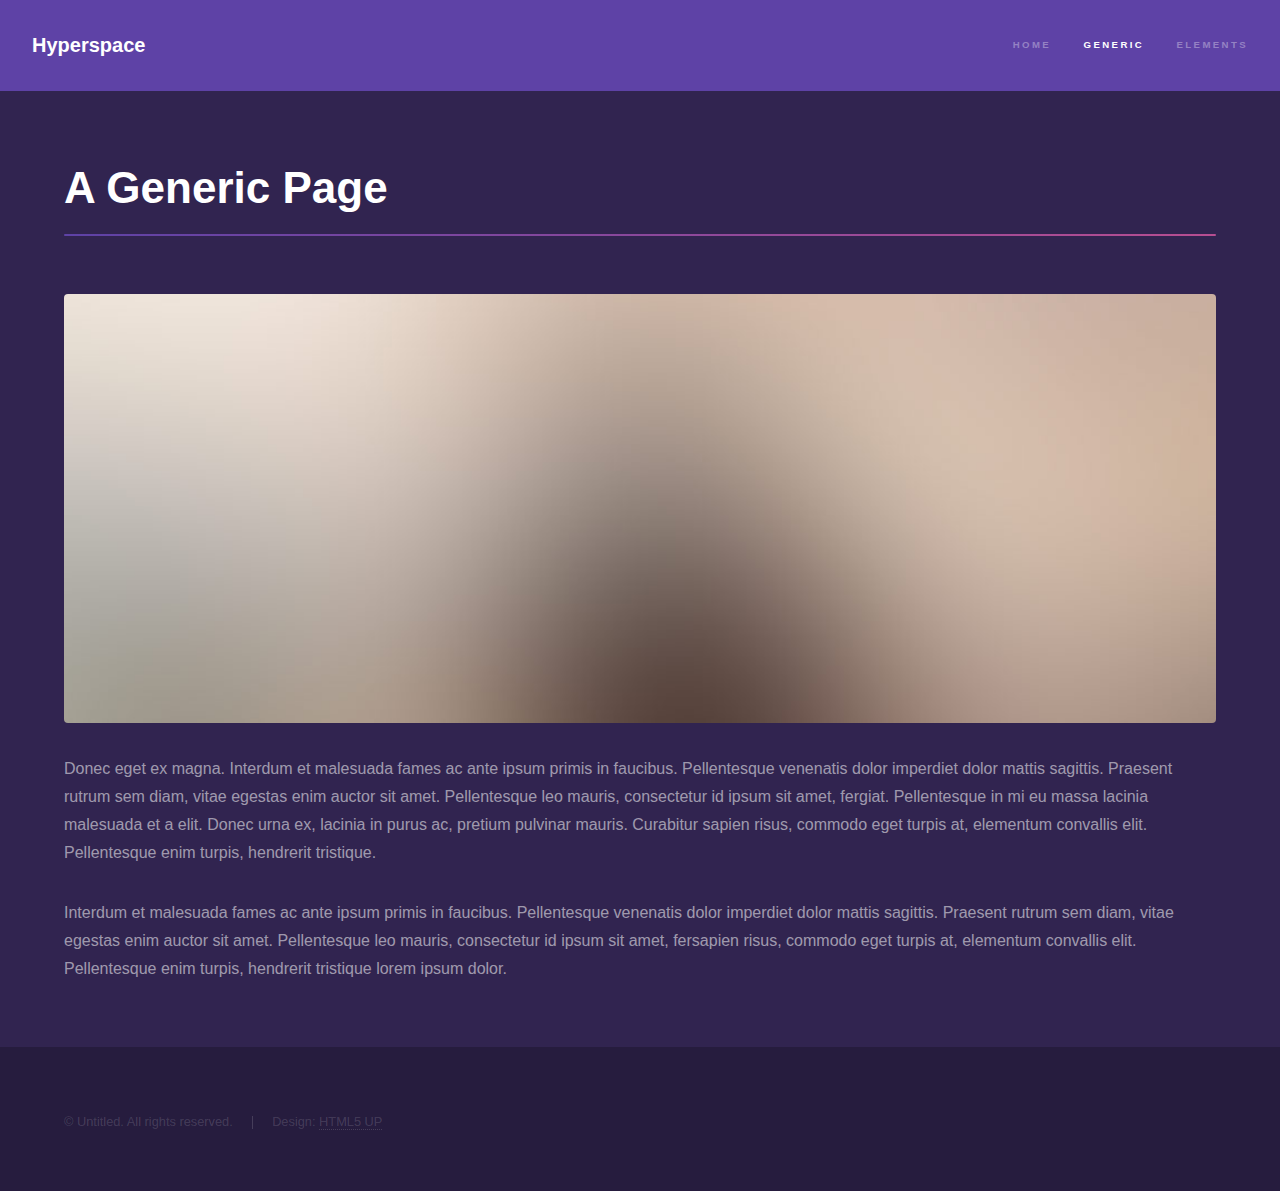
==== fable-fantasy.html @ 425473b8 "added project details" ====
<!DOCTYPE HTML>
<!--
	Hyperspace by HTML5 UP
	html5up.net | @ajlkn
	Free for personal and commercial use under the CCA 3.0 license (html5up.net/license)
-->
<html>
	<head>
		<title>Generic - Hyperspace by HTML5 UP</title>
		<meta charset="utf-8" />
		<meta name="viewport" content="width=device-width, initial-scale=1, user-scalable=no" />
		<link rel="stylesheet" href="assets/css/main.css" />
		<noscript><link rel="stylesheet" href="assets/css/noscript.css" /></noscript>
	</head>
	<body class="is-preload">

		<!-- Header -->
			<header id="header">
				<a href="index.html" class="title">Hyperspace</a>
				<nav>
					<ul>
						<li><a href="index.html">Home</a></li>
						<li><a href="generic.html" class="active">Generic</a></li>
						<li><a href="elements.html">Elements</a></li>
					</ul>
				</nav>
			</header>

		<!-- Wrapper -->
			<div id="wrapper">

				<!-- Main -->
					<section id="main" class="wrapper">
						<div class="inner">
							<h1 class="major">A Generic Page</h1>
							<span class="image fit"><img src="images/pic04.jpg" alt="" /></span>
							<p>Donec eget ex magna. Interdum et malesuada fames ac ante ipsum primis in faucibus. Pellentesque venenatis dolor imperdiet dolor mattis sagittis. Praesent rutrum sem diam, vitae egestas enim auctor sit amet. Pellentesque leo mauris, consectetur id ipsum sit amet, fergiat. Pellentesque in mi eu massa lacinia malesuada et a elit. Donec urna ex, lacinia in purus ac, pretium pulvinar mauris. Curabitur sapien risus, commodo eget turpis at, elementum convallis elit. Pellentesque enim turpis, hendrerit tristique.</p>
							<p>Interdum et malesuada fames ac ante ipsum primis in faucibus. Pellentesque venenatis dolor imperdiet dolor mattis sagittis. Praesent rutrum sem diam, vitae egestas enim auctor sit amet. Pellentesque leo mauris, consectetur id ipsum sit amet, fersapien risus, commodo eget turpis at, elementum convallis elit. Pellentesque enim turpis, hendrerit tristique lorem ipsum dolor.</p>
						</div>
					</section>

			</div>

		<!-- Footer -->
			<footer id="footer" class="wrapper alt">
				<div class="inner">
					<ul class="menu">
						<li>&copy; Untitled. All rights reserved.</li><li>Design: <a href="http://html5up.net">HTML5 UP</a></li>
					</ul>
				</div>
			</footer>

		<!-- Scripts -->
			<script src="assets/js/jquery.min.js"></script>
			<script src="assets/js/jquery.scrollex.min.js"></script>
			<script src="assets/js/jquery.scrolly.min.js"></script>
			<script src="assets/js/browser.min.js"></script>
			<script src="assets/js/breakpoints.min.js"></script>
			<script src="assets/js/util.js"></script>
			<script src="assets/js/main.js"></script>

	</body>
</html>
---- assets/css/main.css ----
@import url(fontawesome-all.min.css);

/*
	Hyperspace by HTML5 UP
	html5up.net | @ajlkn
	Free for personal and commercial use under the CCA 3.0 license (html5up.net/license)
*/

html, body, div, span, applet, object,
iframe, h1, h2, h3, h4, h5, h6, p, blockquote,
pre, a, abbr, acronym, address, big, cite,
code, del, dfn, em, img, ins, kbd, q, s, samp,
small, strike, strong, sub, sup, tt, var, b,
u, i, center, dl, dt, dd, ol, ul, li, fieldset,
form, label, legend, table, caption, tbody,
tfoot, thead, tr, th, td, article, aside,
canvas, details, embed, figure, figcaption,
footer, header, hgroup, menu, nav, output, ruby,
section, summary, time, mark, audio, video {
	margin: 0;
	padding: 0;
	border: 0;
	font-size: 100%;
	font: inherit;
	vertical-align: baseline;}

article, aside, details, figcaption, figure,
footer, header, hgroup, menu, nav, section {
	display: block;}

body {
	line-height: 1;
}

ol, ul {
	list-style: none;
}

blockquote, q {
	quotes: none;
}

	blockquote:before, blockquote:after, q:before, q:after {
		content: '';
		content: none;
	}

table {
	border-collapse: collapse;
	border-spacing: 0;
}

body {
	-webkit-text-size-adjust: none;
}

mark {
	background-color: transparent;
	color: inherit;
}

input::-moz-focus-inner {
	border: 0;
	padding: 0;
}

input, select, textarea {
	-moz-appearance: none;
	-webkit-appearance: none;
	-ms-appearance: none;
	appearance: none;
}

/* Basic */

	@-ms-viewport {
		width: device-width;
	}

	body {
		-ms-overflow-style: scrollbar;
	}

	@media screen and (max-width: 480px) {

		html, body {
			min-width: 320px;
		}

	}

	html {
		box-sizing: border-box;
	}

	*, *:before, *:after {
		box-sizing: inherit;
	}

	body {
		background: #312450;
	}

		body.is-preload *, body.is-preload *:before, body.is-preload *:after {
			-moz-animation: none !important;
			-webkit-animation: none !important;
			-ms-animation: none !important;
			animation: none !important;
			-moz-transition: none !important;
			-webkit-transition: none !important;
			-ms-transition: none !important;
			transition: none !important;
		}

/* Type */

	body, input, select, textarea {
		color: rgba(255, 255, 255, 0.55);
		font-family: Arial, Helvetica, sans-serif;
		font-size: 16.5pt;
		font-weight: normal;
		line-height: 1.75;
	}

		@media screen and (max-width: 1680px) {

			body, input, select, textarea {
				font-size: 13pt;
			}

		}

		@media screen and (max-width: 1280px) {

			body, input, select, textarea {
				font-size: 12pt;
			}

		}

		@media screen and (max-width: 360px) {

			body, input, select, textarea {
				font-size: 11pt;
			}

		}

	a {
		-moz-transition: color 0.2s ease, border-bottom-color 0.2s ease;
		-webkit-transition: color 0.2s ease, border-bottom-color 0.2s ease;
		-ms-transition: color 0.2s ease, border-bottom-color 0.2s ease;
		transition: color 0.2s ease, border-bottom-color 0.2s ease;
		border-bottom: dotted 1px rgba(255, 255, 255, 0.35);
		color: inherit;
		text-decoration: none;
	}

		a:hover {
			border-bottom-color: transparent;
			color: #ffffff;
		}

	strong, b {
		color: #ffffff;
		font-weight: bold;
	}

	em, i {
		font-style: italic;
	}

	p {
		margin: 0 0 2em 0;
        font-family: "Century Gothic", CenturyGothic, AppleGothic, sans-serif;
	}

	h1, h2, h3, h4, h5, h6 {
		color: #ffffff;
		font-weight: bold;
		line-height: 1.5;
		margin: 0 0 0.5em 0;
        font-family: "Century Gothic", CenturyGothic, AppleGothic, sans-serif;
	}

		h1 a, h2 a, h3 a, h4 a, h5 a, h6 a {
			color: inherit;
			text-decoration: none;
		}

	h1 {
		font-size: 2.75em;
	}

		h1.major {
			margin: 0 0 1.3em 0;
			position: relative;
			padding-bottom: 0.35em;
		}

			h1.major:after {
				background-image: -moz-linear-gradient(to right, #5e42a6, #b74e91);
				background-image: -webkit-linear-gradient(to right, #5e42a6, #b74e91);
				background-image: -ms-linear-gradient(to right, #5e42a6, #b74e91);
				background-image: linear-gradient(to right, #5e42a6, #b74e91);
				-moz-transition: max-width 0.2s ease;
				-webkit-transition: max-width 0.2s ease;
				-ms-transition: max-width 0.2s ease;
				transition: max-width 0.2s ease;
				border-radius: 0.2em;
				bottom: 0;
				content: '';
				height: 0.05em;
				position: absolute;
				right: 0;
				width: 100%;
			}

	h2 {
		font-size: 1.75em;
	}

	h3 {
		font-size: 1.1em;
	}

	h4 {
		font-size: 1em;
	}

	h5 {
		font-size: 0.8em;
	}

	h6 {
		font-size: 0.6em;
	}

	@media screen and (max-width: 736px) {

		h1 {
			font-size: 2em;
		}

		h2 {
			font-size: 1.25em;
		}

		h3 {
			font-size: 1em;
		}

		h4 {
			font-size: 0.8em;
		}

		h5 {
			font-size: 0.6em;
		}

		h6 {
			font-size: 0.6em;
		}

	}

	sub {
		font-size: 0.8em;
		position: relative;
		top: 0.5em;
	}

	sup {
		font-size: 0.8em;
		position: relative;
		top: -0.5em;
	}

	blockquote {
		border-left: solid 4px rgba(255, 255, 255, 0.15);
		font-style: italic;
		margin: 0 0 2em 0;
		padding: 0.5em 0 0.5em 2em;
	}

	code {
		background: rgba(255, 255, 255, 0.05);
		border-radius: 0.25em;
		border: solid 1px rgba(255, 255, 255, 0.15);
		font-family: "Courier New", monospace;
		font-size: 0.9em;
		margin: 0 0.25em;
		padding: 0.25em 0.65em;
	}

	pre {
		-webkit-overflow-scrolling: touch;
		font-family: "Courier New", monospace;
		font-size: 0.9em;
		margin: 0 0 2em 0;
	}

		pre code {
			display: block;
			line-height: 1.75em;
			padding: 1em 1.5em;
			overflow-x: auto;
		}

	hr {
		border: 0;
		border-bottom: solid 1px rgba(255, 255, 255, 0.15);
		margin: 2em 0;
	}

		hr.major {
			margin: 3em 0;
		}

	.align-left {
		text-align: left;
	}

	.align-center {
		text-align: center;
	}

	.align-right {
		text-align: right;
	}

/* Row */

	.row {
		display: flex;
		flex-wrap: wrap;
		box-sizing: border-box;
		align-items: stretch;
	}

		.row > * {
			box-sizing: border-box;
		}

		.row.gtr-uniform > * > :last-child {
			margin-bottom: 0;
		}

		.row.aln-left {
			justify-content: flex-start;
		}

		.row.aln-center {
			justify-content: center;
		}

		.row.aln-right {
			justify-content: flex-end;
		}

		.row.aln-top {
			align-items: flex-start;
		}

		.row.aln-middle {
			align-items: center;
		}

		.row.aln-bottom {
			align-items: flex-end;
		}

		.row > .imp {
			order: -1;
		}

		.row > .col-1 {
			width: 8.33333%;
		}

		.row > .off-1 {
			margin-left: 8.33333%;
		}

		.row > .col-2 {
			width: 16.66667%;
		}

		.row > .off-2 {
			margin-left: 16.66667%;
		}

		.row > .col-3 {
			width: 25%;
		}

		.row > .off-3 {
			margin-left: 25%;
		}

		.row > .col-4 {
			width: 33.33333%;
		}

		.row > .off-4 {
			margin-left: 33.33333%;
		}

		.row > .col-5 {
			width: 41.66667%;
		}

		.row > .off-5 {
			margin-left: 41.66667%;
		}

		.row > .col-6 {
			width: 50%;
		}

		.row > .off-6 {
			margin-left: 50%;
		}

		.row > .col-7 {
			width: 58.33333%;
		}

		.row > .off-7 {
			margin-left: 58.33333%;
		}

		.row > .col-8 {
			width: 66.66667%;
		}

		.row > .off-8 {
			margin-left: 66.66667%;
		}

		.row > .col-9 {
			width: 75%;
		}

		.row > .off-9 {
			margin-left: 75%;
		}

		.row > .col-10 {
			width: 83.33333%;
		}

		.row > .off-10 {
			margin-left: 83.33333%;
		}

		.row > .col-11 {
			width: 91.66667%;
		}

		.row > .off-11 {
			margin-left: 91.66667%;
		}

		.row > .col-12 {
			width: 100%;
		}

		.row > .off-12 {
			margin-left: 100%;
		}

		.row.gtr-0 {
			margin-top: 0;
			margin-left: 0em;
		}

			.row.gtr-0 > * {
				padding: 0 0 0 0em;
			}

			.row.gtr-0.gtr-uniform {
				margin-top: 0em;
			}

				.row.gtr-0.gtr-uniform > * {
					padding-top: 0em;
				}

		.row.gtr-25 {
			margin-top: 0;
			margin-left: -0.375em;
		}

			.row.gtr-25 > * {
				padding: 0 0 0 0.375em;
			}

			.row.gtr-25.gtr-uniform {
				margin-top: -0.375em;
			}

				.row.gtr-25.gtr-uniform > * {
					padding-top: 0.375em;
				}

		.row.gtr-50 {
			margin-top: 0;
			margin-left: -0.75em;
		}

			.row.gtr-50 > * {
				padding: 0 0 0 0.75em;
			}

			.row.gtr-50.gtr-uniform {
				margin-top: -0.75em;
			}

				.row.gtr-50.gtr-uniform > * {
					padding-top: 0.75em;
				}

		.row {
			margin-top: 0;
			margin-left: -1.5em;
		}

			.row > * {
				padding: 0 0 0 1.5em;
			}

			.row.gtr-uniform {
				margin-top: -1.5em;
			}

				.row.gtr-uniform > * {
					padding-top: 1.5em;
				}

		.row.gtr-150 {
			margin-top: 0;
			margin-left: -2.25em;
		}

			.row.gtr-150 > * {
				padding: 0 0 0 2.25em;
			}

			.row.gtr-150.gtr-uniform {
				margin-top: -2.25em;
			}

				.row.gtr-150.gtr-uniform > * {
					padding-top: 2.25em;
				}

		.row.gtr-200 {
			margin-top: 0;
			margin-left: -3em;
		}

			.row.gtr-200 > * {
				padding: 0 0 0 3em;
			}

			.row.gtr-200.gtr-uniform {
				margin-top: -3em;
			}

				.row.gtr-200.gtr-uniform > * {
					padding-top: 3em;
				}

		@media screen and (max-width: 1680px) {

			.row {
				display: flex;
				flex-wrap: wrap;
				box-sizing: border-box;
				align-items: stretch;
			}

				.row > * {
					box-sizing: border-box;
				}

				.row.gtr-uniform > * > :last-child {
					margin-bottom: 0;
				}

				.row.aln-left {
					justify-content: flex-start;
				}

				.row.aln-center {
					justify-content: center;
				}

				.row.aln-right {
					justify-content: flex-end;
				}

				.row.aln-top {
					align-items: flex-start;
				}

				.row.aln-middle {
					align-items: center;
				}

				.row.aln-bottom {
					align-items: flex-end;
				}

				.row > .imp-xlarge {
					order: -1;
				}

				.row > .col-1-xlarge {
					width: 8.33333%;
				}

				.row > .off-1-xlarge {
					margin-left: 8.33333%;
				}

				.row > .col-2-xlarge {
					width: 16.66667%;
				}

				.row > .off-2-xlarge {
					margin-left: 16.66667%;
				}

				.row > .col-3-xlarge {
					width: 25%;
				}

				.row > .off-3-xlarge {
					margin-left: 25%;
				}

				.row > .col-4-xlarge {
					width: 33.33333%;
				}

				.row > .off-4-xlarge {
					margin-left: 33.33333%;
				}

				.row > .col-5-xlarge {
					width: 41.66667%;
				}

				.row > .off-5-xlarge {
					margin-left: 41.66667%;
				}

				.row > .col-6-xlarge {
					width: 50%;
				}

				.row > .off-6-xlarge {
					margin-left: 50%;
				}

				.row > .col-7-xlarge {
					width: 58.33333%;
				}

				.row > .off-7-xlarge {
					margin-left: 58.33333%;
				}

				.row > .col-8-xlarge {
					width: 66.66667%;
				}

				.row > .off-8-xlarge {
					margin-left: 66.66667%;
				}

				.row > .col-9-xlarge {
					width: 75%;
				}

				.row > .off-9-xlarge {
					margin-left: 75%;
				}

				.row > .col-10-xlarge {
					width: 83.33333%;
				}

				.row > .off-10-xlarge {
					margin-left: 83.33333%;
				}

				.row > .col-11-xlarge {
					width: 91.66667%;
				}

				.row > .off-11-xlarge {
					margin-left: 91.66667%;
				}

				.row > .col-12-xlarge {
					width: 100%;
				}

				.row > .off-12-xlarge {
					margin-left: 100%;
				}

				.row.gtr-0 {
					margin-top: 0;
					margin-left: 0em;
				}

					.row.gtr-0 > * {
						padding: 0 0 0 0em;
					}

					.row.gtr-0.gtr-uniform {
						margin-top: 0em;
					}

						.row.gtr-0.gtr-uniform > * {
							padding-top: 0em;
						}

				.row.gtr-25 {
					margin-top: 0;
					margin-left: -0.375em;
				}

					.row.gtr-25 > * {
						padding: 0 0 0 0.375em;
					}

					.row.gtr-25.gtr-uniform {
						margin-top: -0.375em;
					}

						.row.gtr-25.gtr-uniform > * {
							padding-top: 0.375em;
						}

				.row.gtr-50 {
					margin-top: 0;
					margin-left: -0.75em;
				}

					.row.gtr-50 > * {
						padding: 0 0 0 0.75em;
					}

					.row.gtr-50.gtr-uniform {
						margin-top: -0.75em;
					}

						.row.gtr-50.gtr-uniform > * {
							padding-top: 0.75em;
						}

				.row {
					margin-top: 0;
					margin-left: -1.5em;
				}

					.row > * {
						padding: 0 0 0 1.5em;
					}

					.row.gtr-uniform {
						margin-top: -1.5em;
					}

						.row.gtr-uniform > * {
							padding-top: 1.5em;
						}

				.row.gtr-150 {
					margin-top: 0;
					margin-left: -2.25em;
				}

					.row.gtr-150 > * {
						padding: 0 0 0 2.25em;
					}

					.row.gtr-150.gtr-uniform {
						margin-top: -2.25em;
					}

						.row.gtr-150.gtr-uniform > * {
							padding-top: 2.25em;
						}

				.row.gtr-200 {
					margin-top: 0;
					margin-left: -3em;
				}

					.row.gtr-200 > * {
						padding: 0 0 0 3em;
					}

					.row.gtr-200.gtr-uniform {
						margin-top: -3em;
					}

						.row.gtr-200.gtr-uniform > * {
							padding-top: 3em;
						}

		}

		@media screen and (max-width: 1280px) {

			.row {
				display: flex;
				flex-wrap: wrap;
				box-sizing: border-box;
				align-items: stretch;
			}

				.row > * {
					box-sizing: border-box;
				}

				.row.gtr-uniform > * > :last-child {
					margin-bottom: 0;
				}

				.row.aln-left {
					justify-content: flex-start;
				}

				.row.aln-center {
					justify-content: center;
				}

				.row.aln-right {
					justify-content: flex-end;
				}

				.row.aln-top {
					align-items: flex-start;
				}

				.row.aln-middle {
					align-items: center;
				}

				.row.aln-bottom {
					align-items: flex-end;
				}

				.row > .imp-large {
					order: -1;
				}

				.row > .col-1-large {
					width: 8.33333%;
				}

				.row > .off-1-large {
					margin-left: 8.33333%;
				}

				.row > .col-2-large {
					width: 16.66667%;
				}

				.row > .off-2-large {
					margin-left: 16.66667%;
				}

				.row > .col-3-large {
					width: 25%;
				}

				.row > .off-3-large {
					margin-left: 25%;
				}

				.row > .col-4-large {
					width: 33.33333%;
				}

				.row > .off-4-large {
					margin-left: 33.33333%;
				}

				.row > .col-5-large {
					width: 41.66667%;
				}

				.row > .off-5-large {
					margin-left: 41.66667%;
				}

				.row > .col-6-large {
					width: 50%;
				}

				.row > .off-6-large {
					margin-left: 50%;
				}

				.row > .col-7-large {
					width: 58.33333%;
				}

				.row > .off-7-large {
					margin-left: 58.33333%;
				}

				.row > .col-8-large {
					width: 66.66667%;
				}

				.row > .off-8-large {
					margin-left: 66.66667%;
				}

				.row > .col-9-large {
					width: 75%;
				}

				.row > .off-9-large {
					margin-left: 75%;
				}

				.row > .col-10-large {
					width: 83.33333%;
				}

				.row > .off-10-large {
					margin-left: 83.33333%;
				}

				.row > .col-11-large {
					width: 91.66667%;
				}

				.row > .off-11-large {
					margin-left: 91.66667%;
				}

				.row > .col-12-large {
					width: 100%;
				}

				.row > .off-12-large {
					margin-left: 100%;
				}

				.row.gtr-0 {
					margin-top: 0;
					margin-left: 0em;
				}

					.row.gtr-0 > * {
						padding: 0 0 0 0em;
					}

					.row.gtr-0.gtr-uniform {
						margin-top: 0em;
					}

						.row.gtr-0.gtr-uniform > * {
							padding-top: 0em;
						}

				.row.gtr-25 {
					margin-top: 0;
					margin-left: -0.375em;
				}

					.row.gtr-25 > * {
						padding: 0 0 0 0.375em;
					}

					.row.gtr-25.gtr-uniform {
						margin-top: -0.375em;
					}

						.row.gtr-25.gtr-uniform > * {
							padding-top: 0.375em;
						}

				.row.gtr-50 {
					margin-top: 0;
					margin-left: -0.75em;
				}

					.row.gtr-50 > * {
						padding: 0 0 0 0.75em;
					}

					.row.gtr-50.gtr-uniform {
						margin-top: -0.75em;
					}

						.row.gtr-50.gtr-uniform > * {
							padding-top: 0.75em;
						}

				.row {
					margin-top: 0;
					margin-left: -1.5em;
				}

					.row > * {
						padding: 0 0 0 1.5em;
					}

					.row.gtr-uniform {
						margin-top: -1.5em;
					}

						.row.gtr-uniform > * {
							padding-top: 1.5em;
						}

				.row.gtr-150 {
					margin-top: 0;
					margin-left: -2.25em;
				}

					.row.gtr-150 > * {
						padding: 0 0 0 2.25em;
					}

					.row.gtr-150.gtr-uniform {
						margin-top: -2.25em;
					}

						.row.gtr-150.gtr-uniform > * {
							padding-top: 2.25em;
						}

				.row.gtr-200 {
					margin-top: 0;
					margin-left: -3em;
				}

					.row.gtr-200 > * {
						padding: 0 0 0 3em;
					}

					.row.gtr-200.gtr-uniform {
						margin-top: -3em;
					}

						.row.gtr-200.gtr-uniform > * {
							padding-top: 3em;
						}

		}

		@media screen and (max-width: 980px) {

			.row {
				display: flex;
				flex-wrap: wrap;
				box-sizing: border-box;
				align-items: stretch;
			}

				.row > * {
					box-sizing: border-box;
				}

				.row.gtr-uniform > * > :last-child {
					margin-bottom: 0;
				}

				.row.aln-left {
					justify-content: flex-start;
				}

				.row.aln-center {
					justify-content: center;
				}

				.row.aln-right {
					justify-content: flex-end;
				}

				.row.aln-top {
					align-items: flex-start;
				}

				.row.aln-middle {
					align-items: center;
				}

				.row.aln-bottom {
					align-items: flex-end;
				}

				.row > .imp-medium {
					order: -1;
				}

				.row > .col-1-medium {
					width: 8.33333%;
				}

				.row > .off-1-medium {
					margin-left: 8.33333%;
				}

				.row > .col-2-medium {
					width: 16.66667%;
				}

				.row > .off-2-medium {
					margin-left: 16.66667%;
				}

				.row > .col-3-medium {
					width: 25%;
				}

				.row > .off-3-medium {
					margin-left: 25%;
				}

				.row > .col-4-medium {
					width: 33.33333%;
				}

				.row > .off-4-medium {
					margin-left: 33.33333%;
				}

				.row > .col-5-medium {
					width: 41.66667%;
				}

				.row > .off-5-medium {
					margin-left: 41.66667%;
				}

				.row > .col-6-medium {
					width: 50%;
				}

				.row > .off-6-medium {
					margin-left: 50%;
				}

				.row > .col-7-medium {
					width: 58.33333%;
				}

				.row > .off-7-medium {
					margin-left: 58.33333%;
				}

				.row > .col-8-medium {
					width: 66.66667%;
				}

				.row > .off-8-medium {
					margin-left: 66.66667%;
				}

				.row > .col-9-medium {
					width: 75%;
				}

				.row > .off-9-medium {
					margin-left: 75%;
				}

				.row > .col-10-medium {
					width: 83.33333%;
				}

				.row > .off-10-medium {
					margin-left: 83.33333%;
				}

				.row > .col-11-medium {
					width: 91.66667%;
				}

				.row > .off-11-medium {
					margin-left: 91.66667%;
				}

				.row > .col-12-medium {
					width: 100%;
				}

				.row > .off-12-medium {
					margin-left: 100%;
				}

				.row.gtr-0 {
					margin-top: 0;
					margin-left: 0em;
				}

					.row.gtr-0 > * {
						padding: 0 0 0 0em;
					}

					.row.gtr-0.gtr-uniform {
						margin-top: 0em;
					}

						.row.gtr-0.gtr-uniform > * {
							padding-top: 0em;
						}

				.row.gtr-25 {
					margin-top: 0;
					margin-left: -0.375em;
				}

					.row.gtr-25 > * {
						padding: 0 0 0 0.375em;
					}

					.row.gtr-25.gtr-uniform {
						margin-top: -0.375em;
					}

						.row.gtr-25.gtr-uniform > * {
							padding-top: 0.375em;
						}

				.row.gtr-50 {
					margin-top: 0;
					margin-left: -0.75em;
				}

					.row.gtr-50 > * {
						padding: 0 0 0 0.75em;
					}

					.row.gtr-50.gtr-uniform {
						margin-top: -0.75em;
					}

						.row.gtr-50.gtr-uniform > * {
							padding-top: 0.75em;
						}

				.row {
					margin-top: 0;
					margin-left: -1.5em;
				}

					.row > * {
						padding: 0 0 0 1.5em;
					}

					.row.gtr-uniform {
						margin-top: -1.5em;
					}

						.row.gtr-uniform > * {
							padding-top: 1.5em;
						}

				.row.gtr-150 {
					margin-top: 0;
					margin-left: -2.25em;
				}

					.row.gtr-150 > * {
						padding: 0 0 0 2.25em;
					}

					.row.gtr-150.gtr-uniform {
						margin-top: -2.25em;
					}

						.row.gtr-150.gtr-uniform > * {
							padding-top: 2.25em;
						}

				.row.gtr-200 {
					margin-top: 0;
					margin-left: -3em;
				}

					.row.gtr-200 > * {
						padding: 0 0 0 3em;
					}

					.row.gtr-200.gtr-uniform {
						margin-top: -3em;
					}

						.row.gtr-200.gtr-uniform > * {
							padding-top: 3em;
						}

		}

		@media screen and (max-width: 736px) {

			.row {
				display: flex;
				flex-wrap: wrap;
				box-sizing: border-box;
				align-items: stretch;
			}

				.row > * {
					box-sizing: border-box;
				}

				.row.gtr-uniform > * > :last-child {
					margin-bottom: 0;
				}

				.row.aln-left {
					justify-content: flex-start;
				}

				.row.aln-center {
					justify-content: center;
				}

				.row.aln-right {
					justify-content: flex-end;
				}

				.row.aln-top {
					align-items: flex-start;
				}

				.row.aln-middle {
					align-items: center;
				}

				.row.aln-bottom {
					align-items: flex-end;
				}

				.row > .imp-small {
					order: -1;
				}

				.row > .col-1-small {
					width: 8.33333%;
				}

				.row > .off-1-small {
					margin-left: 8.33333%;
				}

				.row > .col-2-small {
					width: 16.66667%;
				}

				.row > .off-2-small {
					margin-left: 16.66667%;
				}

				.row > .col-3-small {
					width: 25%;
				}

				.row > .off-3-small {
					margin-left: 25%;
				}

				.row > .col-4-small {
					width: 33.33333%;
				}

				.row > .off-4-small {
					margin-left: 33.33333%;
				}

				.row > .col-5-small {
					width: 41.66667%;
				}

				.row > .off-5-small {
					margin-left: 41.66667%;
				}

				.row > .col-6-small {
					width: 50%;
				}

				.row > .off-6-small {
					margin-left: 50%;
				}

				.row > .col-7-small {
					width: 58.33333%;
				}

				.row > .off-7-small {
					margin-left: 58.33333%;
				}

				.row > .col-8-small {
					width: 66.66667%;
				}

				.row > .off-8-small {
					margin-left: 66.66667%;
				}

				.row > .col-9-small {
					width: 75%;
				}

				.row > .off-9-small {
					margin-left: 75%;
				}

				.row > .col-10-small {
					width: 83.33333%;
				}

				.row > .off-10-small {
					margin-left: 83.33333%;
				}

				.row > .col-11-small {
					width: 91.66667%;
				}

				.row > .off-11-small {
					margin-left: 91.66667%;
				}

				.row > .col-12-small {
					width: 100%;
				}

				.row > .off-12-small {
					margin-left: 100%;
				}

				.row.gtr-0 {
					margin-top: 0;
					margin-left: 0em;
				}

					.row.gtr-0 > * {
						padding: 0 0 0 0em;
					}

					.row.gtr-0.gtr-uniform {
						margin-top: 0em;
					}

						.row.gtr-0.gtr-uniform > * {
							padding-top: 0em;
						}

				.row.gtr-25 {
					margin-top: 0;
					margin-left: -0.375em;
				}

					.row.gtr-25 > * {
						padding: 0 0 0 0.375em;
					}

					.row.gtr-25.gtr-uniform {
						margin-top: -0.375em;
					}

						.row.gtr-25.gtr-uniform > * {
							padding-top: 0.375em;
						}

				.row.gtr-50 {
					margin-top: 0;
					margin-left: -0.75em;
				}

					.row.gtr-50 > * {
						padding: 0 0 0 0.75em;
					}

					.row.gtr-50.gtr-uniform {
						margin-top: -0.75em;
					}

						.row.gtr-50.gtr-uniform > * {
							padding-top: 0.75em;
						}

				.row {
					margin-top: 0;
					margin-left: -1.5em;
				}

					.row > * {
						padding: 0 0 0 1.5em;
					}

					.row.gtr-uniform {
						margin-top: -1.5em;
					}

						.row.gtr-uniform > * {
							padding-top: 1.5em;
						}

				.row.gtr-150 {
					margin-top: 0;
					margin-left: -2.25em;
				}

					.row.gtr-150 > * {
						padding: 0 0 0 2.25em;
					}

					.row.gtr-150.gtr-uniform {
						margin-top: -2.25em;
					}

						.row.gtr-150.gtr-uniform > * {
							padding-top: 2.25em;
						}

				.row.gtr-200 {
					margin-top: 0;
					margin-left: -3em;
				}

					.row.gtr-200 > * {
						padding: 0 0 0 3em;
					}

					.row.gtr-200.gtr-uniform {
						margin-top: -3em;
					}

						.row.gtr-200.gtr-uniform > * {
							padding-top: 3em;
						}

		}

		@media screen and (max-width: 480px) {

			.row {
				display: flex;
				flex-wrap: wrap;
				box-sizing: border-box;
				align-items: stretch;
			}

				.row > * {
					box-sizing: border-box;
				}

				.row.gtr-uniform > * > :last-child {
					margin-bottom: 0;
				}

				.row.aln-left {
					justify-content: flex-start;
				}

				.row.aln-center {
					justify-content: center;
				}

				.row.aln-right {
					justify-content: flex-end;
				}

				.row.aln-top {
					align-items: flex-start;
				}

				.row.aln-middle {
					align-items: center;
				}

				.row.aln-bottom {
					align-items: flex-end;
				}

				.row > .imp-xsmall {
					order: -1;
				}

				.row > .col-1-xsmall {
					width: 8.33333%;
				}

				.row > .off-1-xsmall {
					margin-left: 8.33333%;
				}

				.row > .col-2-xsmall {
					width: 16.66667%;
				}

				.row > .off-2-xsmall {
					margin-left: 16.66667%;
				}

				.row > .col-3-xsmall {
					width: 25%;
				}

				.row > .off-3-xsmall {
					margin-left: 25%;
				}

				.row > .col-4-xsmall {
					width: 33.33333%;
				}

				.row > .off-4-xsmall {
					margin-left: 33.33333%;
				}

				.row > .col-5-xsmall {
					width: 41.66667%;
				}

				.row > .off-5-xsmall {
					margin-left: 41.66667%;
				}

				.row > .col-6-xsmall {
					width: 50%;
				}

				.row > .off-6-xsmall {
					margin-left: 50%;
				}

				.row > .col-7-xsmall {
					width: 58.33333%;
				}

				.row > .off-7-xsmall {
					margin-left: 58.33333%;
				}

				.row > .col-8-xsmall {
					width: 66.66667%;
				}

				.row > .off-8-xsmall {
					margin-left: 66.66667%;
				}

				.row > .col-9-xsmall {
					width: 75%;
				}

				.row > .off-9-xsmall {
					margin-left: 75%;
				}

				.row > .col-10-xsmall {
					width: 83.33333%;
				}

				.row > .off-10-xsmall {
					margin-left: 83.33333%;
				}

				.row > .col-11-xsmall {
					width: 91.66667%;
				}

				.row > .off-11-xsmall {
					margin-left: 91.66667%;
				}

				.row > .col-12-xsmall {
					width: 100%;
				}

				.row > .off-12-xsmall {
					margin-left: 100%;
				}

				.row.gtr-0 {
					margin-top: 0;
					margin-left: 0em;
				}

					.row.gtr-0 > * {
						padding: 0 0 0 0em;
					}

					.row.gtr-0.gtr-uniform {
						margin-top: 0em;
					}

						.row.gtr-0.gtr-uniform > * {
							padding-top: 0em;
						}

				.row.gtr-25 {
					margin-top: 0;
					margin-left: -0.375em;
				}

					.row.gtr-25 > * {
						padding: 0 0 0 0.375em;
					}

					.row.gtr-25.gtr-uniform {
						margin-top: -0.375em;
					}

						.row.gtr-25.gtr-uniform > * {
							padding-top: 0.375em;
						}

				.row.gtr-50 {
					margin-top: 0;
					margin-left: -0.75em;
				}

					.row.gtr-50 > * {
						padding: 0 0 0 0.75em;
					}

					.row.gtr-50.gtr-uniform {
						margin-top: -0.75em;
					}

						.row.gtr-50.gtr-uniform > * {
							padding-top: 0.75em;
						}

				.row {
					margin-top: 0;
					margin-left: -1.5em;
				}

					.row > * {
						padding: 0 0 0 1.5em;
					}

					.row.gtr-uniform {
						margin-top: -1.5em;
					}

						.row.gtr-uniform > * {
							padding-top: 1.5em;
						}

				.row.gtr-150 {
					margin-top: 0;
					margin-left: -2.25em;
				}

					.row.gtr-150 > * {
						padding: 0 0 0 2.25em;
					}

					.row.gtr-150.gtr-uniform {
						margin-top: -2.25em;
					}

						.row.gtr-150.gtr-uniform > * {
							padding-top: 2.25em;
						}

				.row.gtr-200 {
					margin-top: 0;
					margin-left: -3em;
				}

					.row.gtr-200 > * {
						padding: 0 0 0 3em;
					}

					.row.gtr-200.gtr-uniform {
						margin-top: -3em;
					}

						.row.gtr-200.gtr-uniform > * {
							padding-top: 3em;
						}

		}

/* Box */

	.box {
		border-radius: 0.25em;
		border: solid 1px rgba(255, 255, 255, 0.15);
		margin-bottom: 2em;
		padding: 1.5em;
	}

		.box > :last-child,
		.box > :last-child > :last-child,
		.box > :last-child > :last-child > :last-child {
			margin-bottom: 0;
		}

		.box.alt {
			border: 0;
			border-radius: 0;
			padding: 0;
		}

/* Button */

	input[type="submit"],
	input[type="reset"],
	input[type="button"],
	button,
	.button {
		-moz-appearance: none;
		-webkit-appearance: none;
		-ms-appearance: none;
		appearance: none;
		-moz-transition: border-color 0.2s ease;
		-webkit-transition: border-color 0.2s ease;
		-ms-transition: border-color 0.2s ease;
		transition: border-color 0.2s ease;
		background-color: transparent;
		border: solid 1px !important;
		border-color: rgba(255, 255, 255, 0.15) !important;
		border-radius: 3em;
		color: #ffffff !important;
		cursor: pointer;
		display: inline-block;
		font-size: 0.6em;
		font-weight: bold;
		height: calc(4.75em + 2px);
		letter-spacing: 0.25em;
		line-height: 4.75em;
		outline: 0;
		padding: 0 3.75em;
		position: relative;
		text-align: center;
		text-decoration: none;
		text-transform: uppercase;
		white-space: nowrap;
	}

		input[type="submit"]:after,
		input[type="reset"]:after,
		input[type="button"]:after,
		button:after,
		.button:after {
			-moz-transform: scale(0.25);
			-webkit-transform: scale(0.25);
			-ms-transform: scale(0.25);
			transform: scale(0.25);
			pointer-events: none;
			-moz-transition: opacity 0.2s ease, -moz-transform 0.2s ease;
			-webkit-transition: opacity 0.2s ease, -webkit-transform 0.2s ease;
			-ms-transition: opacity 0.2s ease, -ms-transform 0.2s ease;
			transition: opacity 0.2s ease, transform 0.2s ease;
			background: #ffffff;
			border-radius: 3em;
			content: '';
			height: 100%;
			left: 0;
			opacity: 0;
			position: absolute;
			top: 0;
			width: 100%;
		}

		input[type="submit"].icon:before,
		input[type="reset"].icon:before,
		input[type="button"].icon:before,
		button.icon:before,
		.button.icon:before {
			margin-right: 0.75em;
		}

		input[type="submit"].fit,
		input[type="reset"].fit,
		input[type="button"].fit,
		button.fit,
		.button.fit {
			width: 100%;
		}

		input[type="submit"].small,
		input[type="reset"].small,
		input[type="button"].small,
		button.small,
		.button.small {
			font-size: 0.4em;
		}

		input[type="submit"].large,
		input[type="reset"].large,
		input[type="button"].large,
		button.large,
		.button.large {
			font-size: 0.8em;
		}

		input[type="submit"].primary,
		input[type="reset"].primary,
		input[type="button"].primary,
		button.primary,
		.button.primary {
			background-color: #ffffff;
			color: #312450 !important;
		}

			input[type="submit"].primary:after,
			input[type="reset"].primary:after,
			input[type="button"].primary:after,
			button.primary:after,
			.button.primary:after {
				display: none;
			}

		input[type="submit"].disabled, input[type="submit"]:disabled,
		input[type="reset"].disabled,
		input[type="reset"]:disabled,
		input[type="button"].disabled,
		input[type="button"]:disabled,
		button.disabled,
		button:disabled,
		.button.disabled,
		.button:disabled {
			cursor: default;
			opacity: 0.5;
			pointer-events: none;
		}

		input[type="submit"]:hover,
		input[type="reset"]:hover,
		input[type="button"]:hover,
		button:hover,
		.button:hover {
			border-color: rgba(255, 255, 255, 0.55) !important;
		}

			input[type="submit"]:hover:after,
			input[type="reset"]:hover:after,
			input[type="button"]:hover:after,
			button:hover:after,
			.button:hover:after {
				opacity: 0.05;
				-moz-transform: scale(1);
				-webkit-transform: scale(1);
				-ms-transform: scale(1);
				transform: scale(1);
			}

			input[type="submit"]:hover:active,
			input[type="reset"]:hover:active,
			input[type="button"]:hover:active,
			button:hover:active,
			.button:hover:active {
				border-color: #ffffff !important;
			}

				input[type="submit"]:hover:active:after,
				input[type="reset"]:hover:active:after,
				input[type="button"]:hover:active:after,
				button:hover:active:after,
				.button:hover:active:after {
					opacity: 0.1;
				}

/* Features */

	.features {
		display: -moz-flex;
		display: -webkit-flex;
		display: -ms-flex;
		display: flex;
		-moz-flex-wrap: wrap;
		-webkit-flex-wrap: wrap;
		-ms-flex-wrap: wrap;
		flex-wrap: wrap;
		border-radius: 0.25em;
		border: solid 1px rgba(255, 255, 255, 0.15);
		background: rgba(255, 255, 255, 0.05);
		margin: 0 0 2em 0;
	}

		.features section {
			padding: 3.5em 3em 1em 7em ;
			width: 50%;
			border-top: solid 1px rgba(255, 255, 255, 0.15);
			position: relative;
		}

			.features section:nth-child(-n + 2) {
				border-top-width: 0;
			}

			.features section:nth-child(2n) {
				border-left: solid 1px rgba(255, 255, 255, 0.15);
			}

			.features section .icon {
				-moz-transition: opacity 0.5s ease, -moz-transform 0.5s ease;
				-webkit-transition: opacity 0.5s ease, -webkit-transform 0.5s ease;
				-ms-transition: opacity 0.5s ease, -ms-transform 0.5s ease;
				transition: opacity 0.5s ease, transform 0.5s ease;
				-moz-transition-delay: 1s;
				-webkit-transition-delay: 1s;
				-ms-transition-delay: 1s;
				transition-delay: 1s;
				-moz-transform: scale(1);
				-webkit-transform: scale(1);
				-ms-transform: scale(1);
				transform: scale(1);
				position: absolute;
				left: 3em;
				top: 3em;
				opacity: 1;
			}

			.features section:nth-child(1) .icon {
				-moz-transition-delay: 0.15s;
				-webkit-transition-delay: 0.15s;
				-ms-transition-delay: 0.15s;
				transition-delay: 0.15s;
			}

			.features section:nth-child(2) .icon {
				-moz-transition-delay: 0.3s;
				-webkit-transition-delay: 0.3s;
				-ms-transition-delay: 0.3s;
				transition-delay: 0.3s;
			}

			.features section:nth-child(3) .icon {
				-moz-transition-delay: 0.45s;
				-webkit-transition-delay: 0.45s;
				-ms-transition-delay: 0.45s;
				transition-delay: 0.45s;
			}

			.features section:nth-child(4) .icon {
				-moz-transition-delay: 0.6s;
				-webkit-transition-delay: 0.6s;
				-ms-transition-delay: 0.6s;
				transition-delay: 0.6s;
			}

			.features section:nth-child(5) .icon {
				-moz-transition-delay: 0.75s;
				-webkit-transition-delay: 0.75s;
				-ms-transition-delay: 0.75s;
				transition-delay: 0.75s;
			}

			.features section:nth-child(6) .icon {
				-moz-transition-delay: 0.9s;
				-webkit-transition-delay: 0.9s;
				-ms-transition-delay: 0.9s;
				transition-delay: 0.9s;
			}

			.features section:nth-child(7) .icon {
				-moz-transition-delay: 1.05s;
				-webkit-transition-delay: 1.05s;
				-ms-transition-delay: 1.05s;
				transition-delay: 1.05s;
			}

			.features section:nth-child(8) .icon {
				-moz-transition-delay: 1.2s;
				-webkit-transition-delay: 1.2s;
				-ms-transition-delay: 1.2s;
				transition-delay: 1.2s;
			}

			.features section:nth-child(9) .icon {
				-moz-transition-delay: 1.35s;
				-webkit-transition-delay: 1.35s;
				-ms-transition-delay: 1.35s;
				transition-delay: 1.35s;
			}

			.features section:nth-child(10) .icon {
				-moz-transition-delay: 1.5s;
				-webkit-transition-delay: 1.5s;
				-ms-transition-delay: 1.5s;
				transition-delay: 1.5s;
			}

			.features section:nth-child(11) .icon {
				-moz-transition-delay: 1.65s;
				-webkit-transition-delay: 1.65s;
				-ms-transition-delay: 1.65s;
				transition-delay: 1.65s;
			}

			.features section:nth-child(12) .icon {
				-moz-transition-delay: 1.8s;
				-webkit-transition-delay: 1.8s;
				-ms-transition-delay: 1.8s;
				transition-delay: 1.8s;
			}

			.features section:nth-child(13) .icon {
				-moz-transition-delay: 1.95s;
				-webkit-transition-delay: 1.95s;
				-ms-transition-delay: 1.95s;
				transition-delay: 1.95s;
			}

			.features section:nth-child(14) .icon {
				-moz-transition-delay: 2.1s;
				-webkit-transition-delay: 2.1s;
				-ms-transition-delay: 2.1s;
				transition-delay: 2.1s;
			}

			.features section:nth-child(15) .icon {
				-moz-transition-delay: 2.25s;
				-webkit-transition-delay: 2.25s;
				-ms-transition-delay: 2.25s;
				transition-delay: 2.25s;
			}

			.features section:nth-child(16) .icon {
				-moz-transition-delay: 2.4s;
				-webkit-transition-delay: 2.4s;
				-ms-transition-delay: 2.4s;
				transition-delay: 2.4s;
			}

			.features section:nth-child(17) .icon {
				-moz-transition-delay: 2.55s;
				-webkit-transition-delay: 2.55s;
				-ms-transition-delay: 2.55s;
				transition-delay: 2.55s;
			}

			.features section:nth-child(18) .icon {
				-moz-transition-delay: 2.7s;
				-webkit-transition-delay: 2.7s;
				-ms-transition-delay: 2.7s;
				transition-delay: 2.7s;
			}

			.features section:nth-child(19) .icon {
				-moz-transition-delay: 2.85s;
				-webkit-transition-delay: 2.85s;
				-ms-transition-delay: 2.85s;
				transition-delay: 2.85s;
			}

			.features section:nth-child(20) .icon {
				-moz-transition-delay: 3s;
				-webkit-transition-delay: 3s;
				-ms-transition-delay: 3s;
				transition-delay: 3s;
			}

		.features.inactive section .icon {
			-moz-transform: scale(0.5);
			-webkit-transform: scale(0.5);
			-ms-transform: scale(0.5);
			transform: scale(0.5);
			opacity: 0;
		}

		@media screen and (max-width: 980px) {

			.features {
				display: block;
			}

				.features section {
					border-top-width: 1px !important;
					border-left-width: 0 !important;
					width: 100%;
				}

					.features section:first-child {
						border-top-width: 0 !important;
					}

		}

		@media screen and (max-width: 736px) {

			.features section {
				padding: 2.5em 1.5em 0.1em 5.5em ;
			}

				.features section .icon {
					left: 1.5em;
					top: 2em;
				}

		}

		@media screen and (max-width: 480px) {

			.features section {
				padding: 2em 1.5em 0.1em 1.5em ;
			}

				.features section .icon {
					left: 0;
					position: relative;
					top: 0;
				}

		}

/* Form */

	form {
		margin: 0 0 2em 0;
	}

		form > :last-child {
			margin-bottom: 0;
		}

		form > .fields {
			display: -moz-flex;
			display: -webkit-flex;
			display: -ms-flex;
			display: flex;
			-moz-flex-wrap: wrap;
			-webkit-flex-wrap: wrap;
			-ms-flex-wrap: wrap;
			flex-wrap: wrap;
			width: calc(100% + 3em);
			margin: -1.5em 0 2em -1.5em;
		}

			form > .fields > .field {
				-moz-flex-grow: 0;
				-webkit-flex-grow: 0;
				-ms-flex-grow: 0;
				flex-grow: 0;
				-moz-flex-shrink: 0;
				-webkit-flex-shrink: 0;
				-ms-flex-shrink: 0;
				flex-shrink: 0;
				padding: 1.5em 0 0 1.5em;
				width: calc(100% - 1.5em);
			}

				form > .fields > .field.half {
					width: calc(50% - 0.75em);
				}

				form > .fields > .field.third {
					width: calc(100%/3 - 0.5em);
				}

				form > .fields > .field.quarter {
					width: calc(25% - 0.375em);
				}

		@media screen and (max-width: 480px) {

			form > .fields {
				width: calc(100% + 3em);
				margin: -1.5em 0 2em -1.5em;
			}

				form > .fields > .field {
					padding: 1.5em 0 0 1.5em;
					width: calc(100% - 1.5em);
				}

					form > .fields > .field.half {
						width: calc(100% - 1.5em);
					}

					form > .fields > .field.third {
						width: calc(100% - 1.5em);
					}

					form > .fields > .field.quarter {
						width: calc(100% - 1.5em);
					}

		}

	label {
		color: #ffffff;
		font-weight: bold;
		line-height: 1.5;
		margin: 0 0 0.7em 0;
		display: block;
		font-size: 1.1em;
	}

	input[type="text"],
	input[type="password"],
	input[type="email"],
	input[type="tel"],
	select,
	textarea {
		-moz-appearance: none;
		-webkit-appearance: none;
		-ms-appearance: none;
		appearance: none;
		background: rgba(255, 255, 255, 0.05);
		border-radius: 0.25em;
		border: none;
		border: solid 1px rgba(255, 255, 255, 0.15);
		color: inherit;
		display: block;
		outline: 0;
		padding: 0 1em;
		text-decoration: none;
		width: 100%;
	}

		input[type="text"]:invalid,
		input[type="password"]:invalid,
		input[type="email"]:invalid,
		input[type="tel"]:invalid,
		select:invalid,
		textarea:invalid {
			box-shadow: none;
		}

		input[type="text"]:focus,
		input[type="password"]:focus,
		input[type="email"]:focus,
		input[type="tel"]:focus,
		select:focus,
		textarea:focus {
			border-color: #ffffff;
			box-shadow: 0 0 0 1px #ffffff;
		}

	select {
		background-image: url("data:image/svg+xml;charset=utf8,%3Csvg xmlns='http://www.w3.org/2000/svg' width='40' height='40' preserveAspectRatio='none' viewBox='0 0 40 40'%3E%3Cpath d='M9.4,12.3l10.4,10.4l10.4-10.4c0.2-0.2,0.5-0.4,0.9-0.4c0.3,0,0.6,0.1,0.9,0.4l3.3,3.3c0.2,0.2,0.4,0.5,0.4,0.9 c0,0.4-0.1,0.6-0.4,0.9L20.7,31.9c-0.2,0.2-0.5,0.4-0.9,0.4c-0.3,0-0.6-0.1-0.9-0.4L4.3,17.3c-0.2-0.2-0.4-0.5-0.4-0.9 c0-0.4,0.1-0.6,0.4-0.9l3.3-3.3c0.2-0.2,0.5-0.4,0.9-0.4S9.1,12.1,9.4,12.3z' fill='rgba(255, 255, 255, 0.15)' /%3E%3C/svg%3E");
		background-size: 1.25rem;
		background-repeat: no-repeat;
		background-position: calc(100% - 1rem) center;
		height: 2.75em;
		padding-right: 2.75em;
		text-overflow: ellipsis;
	}

		select option {
			color: #ffffff;
			background: #312450;
		}

		select:focus::-ms-value {
			background-color: transparent;
		}

		select::-ms-expand {
			display: none;
		}

	input[type="text"],
	input[type="password"],
	input[type="email"],
	select {
		height: 2.75em;
	}

	textarea {
		padding: 0.75em 1em;
	}

		body.is-ie textarea {
			min-height: 10em;
		}

	input[type="checkbox"],
	input[type="radio"] {
		-moz-appearance: none;
		-webkit-appearance: none;
		-ms-appearance: none;
		appearance: none;
		display: block;
		float: left;
		margin-right: -2em;
		opacity: 0;
		width: 1em;
		z-index: -1;
	}

		input[type="checkbox"] + label,
		input[type="radio"] + label {
			text-decoration: none;
			color: rgba(255, 255, 255, 0.55);
			cursor: pointer;
			display: inline-block;
			font-size: 1em;
			font-weight: normal;
			padding-left: 2.4em;
			padding-right: 0.75em;
			position: relative;
		}

			input[type="checkbox"] + label:before,
			input[type="radio"] + label:before {
				-moz-osx-font-smoothing: grayscale;
				-webkit-font-smoothing: antialiased;
				display: inline-block;
				font-style: normal;
				font-variant: normal;
				text-rendering: auto;
				line-height: 1;
				text-transform: none !important;
				font-family: 'Font Awesome 5 Free';
				font-weight: 900;
			}

			input[type="checkbox"] + label:before,
			input[type="radio"] + label:before {
				background: rgba(255, 255, 255, 0.05);
				border-radius: 0.25em;
				border: solid 1px rgba(255, 255, 255, 0.15);
				content: '';
				display: inline-block;
				font-size: 0.8em;
				height: 2.0625em;
				left: 0;
				line-height: 2.0625em;
				position: absolute;
				text-align: center;
				top: 0;
				width: 2.0625em;
			}

		input[type="checkbox"]:checked + label:before,
		input[type="radio"]:checked + label:before {
			background: #ffffff;
			border-color: #ffffff;
			color: #b74e91;
			content: '\f00c';
		}

		input[type="checkbox"]:focus + label:before,
		input[type="radio"]:focus + label:before {
			border-color: #ffffff;
			box-shadow: 0 0 0 1px #ffffff;
		}

	input[type="checkbox"] + label:before {
		border-radius: 0.25em;
	}

	input[type="radio"] + label:before {
		border-radius: 100%;
	}

	::-webkit-input-placeholder {
		color: rgba(255, 255, 255, 0.35) !important;
		opacity: 1.0;
	}

	:-moz-placeholder {
		color: rgba(255, 255, 255, 0.35) !important;
		opacity: 1.0;
	}

	::-moz-placeholder {
		color: rgba(255, 255, 255, 0.35) !important;
		opacity: 1.0;
	}

	:-ms-input-placeholder {
		color: rgba(255, 255, 255, 0.35) !important;
		opacity: 1.0;
	}

/* Icon */

	.icon {
		text-decoration: none;
		border-bottom: none;
		position: relative;
	}

		.icon:before {
			-moz-osx-font-smoothing: grayscale;
			-webkit-font-smoothing: antialiased;
			display: inline-block;
			font-style: normal;
			font-variant: normal;
			text-rendering: auto;
			line-height: 1;
			text-transform: none !important;
			font-family: 'Font Awesome 5 Free';
			font-weight: 400;
		}

		.icon > .label {
			display: none;
		}

		.icon:before {
			line-height: inherit;
		}

		.icon.solid:before {
			font-weight: 900;
		}

		.icon.brands:before {
			font-family: 'Font Awesome 5 Brands';
		}

		.icon.major {
			width: 2.5em;
			height: 2.5em;
			display: block;
			background: #ffffff;
			border-radius: 100%;
			color: #312450;
			text-align: center;
			line-height: 2.5em;
			margin: 0 0 1.3em 0;
		}

			.icon.major:before {
				font-size: 1.25em;
			}

				.wrapper.style1 .icon.major:before {
					color: #5e42a6;
				}

				.wrapper.style1-alt .icon.major:before {
					color: #493382;
				}

				.wrapper.style2 .icon.major:before {
					color: #5052b5;
				}

				.wrapper.style2-alt .icon.major:before {
					color: #3e4094;
				}

				.wrapper.style3 .icon.major:before {
					color: #b74e91;
				}

				.wrapper.style3-alt .icon.major:before {
					color: #953d75;
				}

/* Image */

	.image {
		border-radius: 0.25em;
		border: 0;
		display: inline-block;
		position: relative;
	}

		.image img {
			border-radius: 0.25em;
			display: block;
		}

		.image.left, .image.right {
			max-width: 15%;
		}

			.image.left img, .image.right img {
				width: 100%;
			}

		.image.left {
			float: left;
			margin: 0 1.5em 1em 0;
			top: 0.25em;
		}

		.image.right {
			float: right;
			margin: 0 0 1em 1.5em;
			top: 0.25em;
		}

		.image.fit {
			display: block;
			margin: 0 0 2em 0;
			width: 100%;
		}

			.image.fit img {
				width: 100%;
			}

		.image.main {
			display: block;
			margin: 0 0 3em 0;
			width: 100%;
		}

			.image.main img {
				width: 100%;
			}

/* List */

	ol {
		list-style: decimal;
		margin: 0 0 2em 0;
		padding-left: 1.25em;
	}

		ol li {
			padding-left: 0.25em;
		}

	ul {
		list-style: disc;
		margin: 0 0 2em 0;
		padding-left: 1em;
	}

		ul li {
			padding-left: 0.5em;
		}

		ul.alt {
			list-style: none;
			padding-left: 0;
		}

			ul.alt li {
				border-top: solid 1px rgba(255, 255, 255, 0.15);
				padding: 0.5em 0;
			}

				ul.alt li:first-child {
					border-top: 0;
					padding-top: 0;
				}

	dl {
		margin: 0 0 2em 0;
	}

		dl dt {
			display: block;
			font-weight: bold;
			margin: 0 0 1em 0;
		}

		dl dd {
			margin-left: 2em;
		}

/* Actions */

	ul.actions {
		display: -moz-flex;
		display: -webkit-flex;
		display: -ms-flex;
		display: flex;
		cursor: default;
		list-style: none;
		margin-left: -1em;
		padding-left: 0;
	}

		ul.actions li {
			padding: 0 0 0 1em;
			vertical-align: middle;
		}

		ul.actions.special {
			-moz-justify-content: center;
			-webkit-justify-content: center;
			-ms-justify-content: center;
			justify-content: center;
			width: 100%;
			margin-left: 0;
		}

			ul.actions.special li:first-child {
				padding-left: 0;
			}

		ul.actions.stacked {
			-moz-flex-direction: column;
			-webkit-flex-direction: column;
			-ms-flex-direction: column;
			flex-direction: column;
			margin-left: 0;
		}

			ul.actions.stacked li {
				padding: 1.3em 0 0 0;
			}

				ul.actions.stacked li:first-child {
					padding-top: 0;
				}

		ul.actions.fit {
			width: calc(100% + 1em);
		}

			ul.actions.fit li {
				-moz-flex-grow: 1;
				-webkit-flex-grow: 1;
				-ms-flex-grow: 1;
				flex-grow: 1;
				-moz-flex-shrink: 1;
				-webkit-flex-shrink: 1;
				-ms-flex-shrink: 1;
				flex-shrink: 1;
				width: 100%;
			}

				ul.actions.fit li > * {
					width: 100%;
				}

			ul.actions.fit.stacked {
				width: 100%;
			}

		@media screen and (max-width: 480px) {

			ul.actions:not(.fixed) {
				-moz-flex-direction: column;
				-webkit-flex-direction: column;
				-ms-flex-direction: column;
				flex-direction: column;
				margin-left: 0;
				width: 100% !important;
			}

				ul.actions:not(.fixed) li {
					-moz-flex-grow: 1;
					-webkit-flex-grow: 1;
					-ms-flex-grow: 1;
					flex-grow: 1;
					-moz-flex-shrink: 1;
					-webkit-flex-shrink: 1;
					-ms-flex-shrink: 1;
					flex-shrink: 1;
					padding: 1em 0 0 0;
					text-align: center;
					width: 100%;
				}

					ul.actions:not(.fixed) li > * {
						width: 100%;
					}

					ul.actions:not(.fixed) li:first-child {
						padding-top: 0;
					}

					ul.actions:not(.fixed) li input[type="submit"],
					ul.actions:not(.fixed) li input[type="reset"],
					ul.actions:not(.fixed) li input[type="button"],
					ul.actions:not(.fixed) li button,
					ul.actions:not(.fixed) li .button {
						width: 100%;
					}

						ul.actions:not(.fixed) li input[type="submit"].icon:before,
						ul.actions:not(.fixed) li input[type="reset"].icon:before,
						ul.actions:not(.fixed) li input[type="button"].icon:before,
						ul.actions:not(.fixed) li button.icon:before,
						ul.actions:not(.fixed) li .button.icon:before {
							margin-left: -0.5rem;
						}

		}

/* Contact */

	ul.contact {
		list-style: none;
		padding: 0;
	}

		ul.contact > li {
			padding: 0;
			margin: 1.5em 0 0 0;
		}

			ul.contact > li:first-child {
				margin-top: 0;
			}

/* Icons */

	ul.icons {
		cursor: default;
		list-style: none;
		padding-left: 0;
	}

		ul.icons li {
			display: inline-block;
			padding: 0 0.75em 0 0;
		}

			ul.icons li:last-child {
				padding-right: 0;
			}

			ul.icons li > a, ul.icons li > span {
				border: 0;
			}

				ul.icons li > a .label, ul.icons li > span .label {
					display: none;
				}

/* Menu */

	ul.menu {
		list-style: none;
		padding: 0;
	}

		ul.menu > li {
			border-left: solid 1px rgba(255, 255, 255, 0.15);
			display: inline-block;
			line-height: 1;
			margin-left: 1.5em;
			padding: 0 0 0 1.5em;
		}

			ul.menu > li:first-child {
				border-left: 0;
				margin: 0;
				padding-left: 0;
			}

		@media screen and (max-width: 480px) {

			ul.menu > li {
				border-left: 0;
				display: block;
				line-height: inherit;
				margin: 0.5em 0 0 0;
				padding-left: 0;
			}

		}
    

/* Section/Article */

	section.special, article.special {
		text-align: center;
	}

	header p {
		color: rgba(255, 255, 255, 0.35);
		position: relative;
		margin: 0 0 1.5em 0;
	}

	header h2 + p {
		font-size: 1.25em;
		margin-top: -1em;
		line-height: 1.5em;
	}

	header h3 + p {
		font-size: 1.1em;
		margin-top: -0.8em;
		line-height: 1.5em;
	}

	header h4 + p,
	header h5 + p,
	header h6 + p {
		font-size: 0.9em;
		margin-top: -0.6em;
		line-height: 1.5em;
	}

/* Split */

	.split {
		display: -moz-flex;
		display: -webkit-flex;
		display: -ms-flex;
		display: flex;
	}

		.split > * {
			width: calc(50% - 2.5em);
		}

		.split > :nth-child(2n - 1) {
			padding-right: 2.5em;
			border-right: solid 1px rgba(255, 255, 255, 0.15);
		}

		.split > :nth-child(2n) {
			padding-left: 2.5em;
		}

		.split.style1 > :nth-child(2n - 1) {
			width: calc(66.66666% - 2.5em);
		}

		.split.style1 > :nth-child(2n) {
			width: calc(33.33333% - 2.5em);
		}

		@media screen and (max-width: 1680px) {

			.split > * {
				width: calc(50% - 2em);
			}

			.split > :nth-child(2n - 1) {
				padding-right: 2em;
			}

			.split > :nth-child(2n) {
				padding-left: 2em;
			}

			.split.style1 > :nth-child(2n - 1) {
				width: calc(66.66666% - 2em);
			}

			.split.style1 > :nth-child(2n) {
				width: calc(33.33333% - 2em);
			}

		}

		@media screen and (max-width: 980px) {

			.split {
				display: block;
			}

				.split > * {
					border-top: solid 1px rgba(255, 255, 255, 0.15);
					margin: 4em 0 0 0;
					padding: 4em 0 0 0;
					width: 100% !important;
				}

				.split > :nth-child(2n - 1) {
					border-right: 0;
					padding-right: 0;
				}

				.split > :nth-child(2n) {
					padding-left: 0;
				}

				.split > :first-child {
					border-top: 0;
					margin-top: 0;
					padding-top: 0;
				}

		}

		@media screen and (max-width: 736px) {

			.split > * {
				margin: 3em 0 0 0;
				padding: 3em 0 0 0;
			}

		}

/* Spotlights */

	.spotlights > section {
		display: -moz-flex;
		display: -webkit-flex;
		display: -ms-flex;
		display: flex;
		-moz-flex-direction: row;
		-webkit-flex-direction: row;
		-ms-flex-direction: row;
		flex-direction: row;
		min-height: 22.5em;
	}

		body.is-ie .spotlights > section {
			min-height: 0;
		}

		.spotlights > section > .image {
			background-position: center center;
			background-size: cover;
			border-radius: 0;
			display: block;
			position: relative;
			width: 25em;
		}

			.spotlights > section > .image img {
				border-radius: 0;
				display: block;
			}

			.spotlights > section > .image:before {
				-moz-transition: opacity 1s ease;
				-webkit-transition: opacity 1s ease;
				-ms-transition: opacity 1s ease;
				transition: opacity 1s ease;
				background: rgba(49, 36, 80, 0.9);
				content: '';
				display: block;
				height: 100%;
				left: 0;
				opacity: 0;
				position: absolute;
				top: 0;
				width: 100%;
			}

		.spotlights > section > .content {
			padding: 4em 5em 2em 5em ;
			display: -moz-flex;
			display: -webkit-flex;
			display: -ms-flex;
			display: flex;
			-moz-flex-direction: column;
			-webkit-flex-direction: column;
			-ms-flex-direction: column;
			flex-direction: column;
			-moz-justify-content: center;
			-webkit-justify-content: center;
			-ms-justify-content: center;
			justify-content: center;
			width: 50em;
			-ms-flex: 1;
		}

			.spotlights > section > .content > .inner {
				-moz-transform: translateX(0) translateY(0);
				-webkit-transform: translateX(0) translateY(0);
				-ms-transform: translateX(0) translateY(0);
				transform: translateX(0) translateY(0);
				-moz-transition: opacity 1s ease, -moz-transform 1s ease;
				-webkit-transition: opacity 1s ease, -webkit-transform 1s ease;
				-ms-transition: opacity 1s ease, -ms-transform 1s ease;
				transition: opacity 1s ease, transform 1s ease;
				opacity: 1;
			}

		.spotlights > section:nth-child(2) {
			background-color: rgba(0, 0, 0, 0.05);
		}

		.spotlights > section:nth-child(3) {
			background-color: rgba(0, 0, 0, 0.1);
		}

		.spotlights > section.inactive > .image:before,
		body.is-preload .spotlights > section > .image:before {
			opacity: 1;
		}

		.spotlights > section.inactive > .content > .inner,
		body.is-preload .spotlights > section > .content > .inner {
			-moz-transform: translateX(-1em);
			-webkit-transform: translateX(-1em);
			-ms-transform: translateX(-1em);
			transform: translateX(-1em);
			opacity: 0;
		}

		@media screen and (max-width: 1680px) {

			.spotlights > section > .content {
				padding: 4em 4em 2em 4em ;
			}

		}

		@media screen and (max-width: 980px) {

			.spotlights > section {
				display: block;
			}

				.spotlights > section > .image {
					width: 100%;
					height: 50vh;
				}

				.spotlights > section > .content {
					width: 100%;
				}

				.spotlights > section.inactive > .content > .inner,
				body.is-preload .spotlights > section > .content > .inner {
					-moz-transform: translateY(1em);
					-webkit-transform: translateY(1em);
					-ms-transform: translateY(1em);
					transform: translateY(1em);
				}

		}

		@media screen and (max-width: 736px) {

			.spotlights > section > .image {
				height: 50vh;
				min-height: 15em;
			}

			.spotlights > section > .content {
				padding: 3em 2em 1em 2em ;
			}

		}

/* Table */

	.table-wrapper {
		-webkit-overflow-scrolling: touch;
		overflow-x: auto;
	}

	table {
		margin: 0 0 2em 0;
		width: 100%;
	}

		table tbody tr {
			border: solid 1px rgba(255, 255, 255, 0.15);
			border-left: 0;
			border-right: 0;
		}

			table tbody tr:nth-child(2n + 1) {
				background-color: rgba(255, 255, 255, 0.05);
			}

		table td {
			padding: 0.75em 0.75em;
		}

		table th {
			color: #ffffff;
			font-size: 1em;
			font-weight: bold;
			padding: 0 0.75em 0.75em 0.75em;
			text-align: left;
		}

		table thead {
			border-bottom: solid 2px rgba(255, 255, 255, 0.15);
		}

		table tfoot {
			border-top: solid 2px rgba(255, 255, 255, 0.15);
		}

		table.alt {
			border-collapse: separate;
		}

			table.alt tbody tr td {
				border: solid 1px rgba(255, 255, 255, 0.15);
				border-left-width: 0;
				border-top-width: 0;
			}

				table.alt tbody tr td:first-child {
					border-left-width: 1px;
				}

			table.alt tbody tr:first-child td {
				border-top-width: 1px;
			}

			table.alt thead {
				border-bottom: 0;
			}

			table.alt tfoot {
				border-top: 0;
			}

/* Wrapper */

	.wrapper {
		position: relative;
	}

		.wrapper > .inner {
			padding: 5em 5em 3em 5em ;
			max-width: 100%;
			width: 75em;
		}

			@media screen and (max-width: 1680px) {

				.wrapper > .inner {
					padding: 4em 4em 2em 4em ;
				}

			}

			@media screen and (max-width: 1280px) {

				.wrapper > .inner {
					width: 100%;
				}

			}

			@media screen and (max-width: 736px) {

				.wrapper > .inner {
					padding: 3em 2em 1em 2em ;
				}

			}

		.wrapper.alt {
			background-color: #261c3e;
		}

		.wrapper.style1 {
			background-color: #5e42a6;
		}

		.wrapper.style1-alt {
			background-color: #493382;
		}

		.wrapper.style2 {
			background-color: #5052b5;
		}

		.wrapper.style2-alt {
			background-color: #3e4094;
		}

		.wrapper.style3 {
			background-color: #b74e91;
		}

		.wrapper.style3-alt {
			background-color: #953d75;
		}

		.wrapper.fullscreen {
			display: -moz-flex;
			display: -webkit-flex;
			display: -ms-flex;
			display: flex;
			-moz-flex-direction: column;
			-webkit-flex-direction: column;
			-ms-flex-direction: column;
			flex-direction: column;
			-moz-justify-content: center;
			-webkit-justify-content: center;
			-ms-justify-content: center;
			justify-content: center;
			min-height: 100vh;
		}

			body.is-ie .wrapper.fullscreen {
				height: 100vh;
			}

			@media screen and (max-width: 1280px) {

				.wrapper.fullscreen {
					min-height: calc(100vh - 2.5em);
				}

					body.is-ie .wrapper.fullscreen {
						height: calc(100vh - 2.5em);
					}

			}

			@media screen and (max-width: 736px) {

				.wrapper.fullscreen {
					padding: 2em 0;
					min-height: 0;
				}

					body.is-ie .wrapper.fullscreen {
						height: auto;
					}

			}

		.wrapper.fade-up > .inner {
			-moz-transform: translateY(0);
			-webkit-transform: translateY(0);
			-ms-transform: translateY(0);
			transform: translateY(0);
			-moz-transition: opacity 1s ease, -moz-transform 1s ease;
			-webkit-transition: opacity 1s ease, -webkit-transform 1s ease;
			-ms-transition: opacity 1s ease, -ms-transform 1s ease;
			transition: opacity 1s ease, transform 1s ease;
			opacity: 1.0;
		}

		.wrapper.fade-up.inactive > .inner,
		body.is-preload .wrapper.fade-up > .inner {
			opacity: 0;
			-moz-transform: translateY(1em);
			-webkit-transform: translateY(1em);
			-ms-transform: translateY(1em);
			transform: translateY(1em);
		}

		.wrapper.fade-down > .inner {
			-moz-transform: translateY(0);
			-webkit-transform: translateY(0);
			-ms-transform: translateY(0);
			transform: translateY(0);
			-moz-transition: opacity 1s ease, -moz-transform 1s ease;
			-webkit-transition: opacity 1s ease, -webkit-transform 1s ease;
			-ms-transition: opacity 1s ease, -ms-transform 1s ease;
			transition: opacity 1s ease, transform 1s ease;
			opacity: 1.0;
		}

		.wrapper.fade-down.inactive > .inner,
		body.is-preload .wrapper.fade-down > .inner {
			opacity: 0;
			-moz-transform: translateY(-1em);
			-webkit-transform: translateY(-1em);
			-ms-transform: translateY(-1em);
			transform: translateY(-1em);
		}

		.wrapper.fade > .inner {
			-moz-transition: opacity 1s ease;
			-webkit-transition: opacity 1s ease;
			-ms-transition: opacity 1s ease;
			transition: opacity 1s ease;
			opacity: 1.0;
		}

		.wrapper.fade.inactive > .inner,
		body.is-preload .wrapper.fade > .inner {
			opacity: 0;
		}

/* Header */

	#header {
		display: -moz-flex;
		display: -webkit-flex;
		display: -ms-flex;
		display: flex;
		background-color: #5e42a6;
		cursor: default;
		padding: 1.75em 2em;
	}

		#header > .title {
			border: 0;
			color: #ffffff;
			display: block;
			font-size: 1.25em;
			font-weight: bold;
		}

		#header > nav {
			-moz-flex: 1;
			-webkit-flex: 1;
			-ms-flex: 1;
			flex: 1;
			text-align: right;
		}

			#header > nav > ul {
				margin: 0;
				padding: 0;
			}

				#header > nav > ul > li {
					display: inline-block;
					margin-left: 1.75em;
					padding: 0;
					vertical-align: middle;
				}

					#header > nav > ul > li:first-child {
						margin-left: 0;
					}

					#header > nav > ul > li a {
						border: 0;
						color: rgba(255, 255, 255, 0.35);
						display: inline-block;
						font-size: 0.6em;
						font-weight: bold;
						letter-spacing: 0.25em;
						text-transform: uppercase;
					}

						#header > nav > ul > li a:hover {
							color: rgba(255, 255, 255, 0.55);
						}

						#header > nav > ul > li a.active {
							color: #ffffff;
						}

		@media screen and (max-width: 736px) {

			#header {
				padding: 1em 2em;
			}

		}

		@media screen and (max-width: 480px) {

			#header {
				display: block;
				padding: 0 2em;
				text-align: left;
			}

				#header .title {
					font-size: 1.25em;
					padding: 1em 0;
				}

				#header > nav {
					border-top: solid 1px rgba(255, 255, 255, 0.15);
					text-align: inherit;
				}

					#header > nav > ul > li {
						margin-left: 1.5em;
					}

						#header > nav > ul > li a {
							height: 6em;
							line-height: 6em;
						}

		}

/* Wrapper (main) */

	#sidebar + #wrapper {
		margin-left: 18em;
	}

		@media screen and (max-width: 1280px) {

			#sidebar + #wrapper {
				margin-left: 0;
				padding-top: 3.5em;
			}

		}

		@media screen and (max-width: 736px) {

			#sidebar + #wrapper {
				padding-top: 0;
			}

		}

	#header + #wrapper > .wrapper > .inner {
		margin: 0 auto;
	}

/* Footer */

	#sidebar + #wrapper + #footer {
		margin-left: 18em;
	}

		@media screen and (max-width: 1280px) {

			#sidebar + #wrapper + #footer {
				margin-left: 0;
			}

		}

	#footer > .inner a {
		border-bottom-color: rgba(255, 255, 255, 0.15);
	}

		#footer > .inner a:hover {
			border-bottom-color: transparent;
		}

	#footer > .inner .menu {
		font-size: 0.8em;
		color: rgba(255, 255, 255, 0.15);
	}

	#header + #wrapper + #footer > .inner {
		margin: 0 auto;
	}

/* Sidebar */

	#sidebar {
		padding: 2.5em 2.5em 0.5em 2.5em ;
		background: #312450;
		cursor: default;
		height: 100vh;
		left: 0;
		overflow-x: hidden;
		overflow-y: auto;
		position: fixed;
		text-align: right;
		top: 0;
		width: 18em;
		z-index: 10000;
	}

		#sidebar > .inner {
			display: -moz-flex;
			display: -webkit-flex;
			display: -ms-flex;
			display: flex;
			-moz-flex-direction: column;
			-webkit-flex-direction: column;
			-ms-flex-direction: column;
			flex-direction: column;
			-moz-justify-content: center;
			-webkit-justify-content: center;
			-ms-justify-content: center;
			justify-content: center;
			-moz-transform: translateY(0);
			-webkit-transform: translateY(0);
			-ms-transform: translateY(0);
			transform: translateY(0);
			-moz-transition: opacity 1s ease;
			-webkit-transition: opacity 1s ease;
			-ms-transition: opacity 1s ease;
			transition: opacity 1s ease;
			min-height: 100%;
			opacity: 1;
			width: 100%;
		}

			body.is-ie #sidebar > .inner {
				height: 100%;
			}

		#sidebar nav > ul {
			list-style: none;
			padding: 0;
		}

			#sidebar nav > ul > li {
				-moz-transform: translateY(0);
				-webkit-transform: translateY(0);
				-ms-transform: translateY(0);
				transform: translateY(0);
				-moz-transition: opacity 0.15s ease, -moz-transform 0.75s ease;
				-webkit-transition: opacity 0.15s ease, -webkit-transform 0.75s ease;
				-ms-transition: opacity 0.15s ease, -ms-transform 0.75s ease;
				transition: opacity 0.15s ease, transform 0.75s ease;
				margin: 1.5em 0 0 0;
				opacity: 1;
				padding: 0;
				position: relative;
			}

				#sidebar nav > ul > li:first-child {
					margin: 0;
				}

				#sidebar nav > ul > li:nth-child(1) {
					-moz-transition-delay: 0.45s;
					-webkit-transition-delay: 0.45s;
					-ms-transition-delay: 0.45s;
					transition-delay: 0.45s;
				}

				#sidebar nav > ul > li:nth-child(2) {
					-moz-transition-delay: 0.65s;
					-webkit-transition-delay: 0.65s;
					-ms-transition-delay: 0.65s;
					transition-delay: 0.65s;
				}

				#sidebar nav > ul > li:nth-child(3) {
					-moz-transition-delay: 0.85s;
					-webkit-transition-delay: 0.85s;
					-ms-transition-delay: 0.85s;
					transition-delay: 0.85s;
				}

				#sidebar nav > ul > li:nth-child(4) {
					-moz-transition-delay: 1.05s;
					-webkit-transition-delay: 1.05s;
					-ms-transition-delay: 1.05s;
					transition-delay: 1.05s;
				}

				#sidebar nav > ul > li:nth-child(5) {
					-moz-transition-delay: 1.25s;
					-webkit-transition-delay: 1.25s;
					-ms-transition-delay: 1.25s;
					transition-delay: 1.25s;
				}

				#sidebar nav > ul > li:nth-child(6) {
					-moz-transition-delay: 1.45s;
					-webkit-transition-delay: 1.45s;
					-ms-transition-delay: 1.45s;
					transition-delay: 1.45s;
				}

				#sidebar nav > ul > li:nth-child(7) {
					-moz-transition-delay: 1.65s;
					-webkit-transition-delay: 1.65s;
					-ms-transition-delay: 1.65s;
					transition-delay: 1.65s;
				}

				#sidebar nav > ul > li:nth-child(8) {
					-moz-transition-delay: 1.85s;
					-webkit-transition-delay: 1.85s;
					-ms-transition-delay: 1.85s;
					transition-delay: 1.85s;
				}

				#sidebar nav > ul > li:nth-child(9) {
					-moz-transition-delay: 2.05s;
					-webkit-transition-delay: 2.05s;
					-ms-transition-delay: 2.05s;
					transition-delay: 2.05s;
				}

				#sidebar nav > ul > li:nth-child(10) {
					-moz-transition-delay: 2.25s;
					-webkit-transition-delay: 2.25s;
					-ms-transition-delay: 2.25s;
					transition-delay: 2.25s;
				}

				#sidebar nav > ul > li:nth-child(11) {
					-moz-transition-delay: 2.45s;
					-webkit-transition-delay: 2.45s;
					-ms-transition-delay: 2.45s;
					transition-delay: 2.45s;
				}

				#sidebar nav > ul > li:nth-child(12) {
					-moz-transition-delay: 2.65s;
					-webkit-transition-delay: 2.65s;
					-ms-transition-delay: 2.65s;
					transition-delay: 2.65s;
				}

				#sidebar nav > ul > li:nth-child(13) {
					-moz-transition-delay: 2.85s;
					-webkit-transition-delay: 2.85s;
					-ms-transition-delay: 2.85s;
					transition-delay: 2.85s;
				}

				#sidebar nav > ul > li:nth-child(14) {
					-moz-transition-delay: 3.05s;
					-webkit-transition-delay: 3.05s;
					-ms-transition-delay: 3.05s;
					transition-delay: 3.05s;
				}

				#sidebar nav > ul > li:nth-child(15) {
					-moz-transition-delay: 3.25s;
					-webkit-transition-delay: 3.25s;
					-ms-transition-delay: 3.25s;
					transition-delay: 3.25s;
				}

				#sidebar nav > ul > li:nth-child(16) {
					-moz-transition-delay: 3.45s;
					-webkit-transition-delay: 3.45s;
					-ms-transition-delay: 3.45s;
					transition-delay: 3.45s;
				}

				#sidebar nav > ul > li:nth-child(17) {
					-moz-transition-delay: 3.65s;
					-webkit-transition-delay: 3.65s;
					-ms-transition-delay: 3.65s;
					transition-delay: 3.65s;
				}

				#sidebar nav > ul > li:nth-child(18) {
					-moz-transition-delay: 3.85s;
					-webkit-transition-delay: 3.85s;
					-ms-transition-delay: 3.85s;
					transition-delay: 3.85s;
				}

				#sidebar nav > ul > li:nth-child(19) {
					-moz-transition-delay: 4.05s;
					-webkit-transition-delay: 4.05s;
					-ms-transition-delay: 4.05s;
					transition-delay: 4.05s;
				}

				#sidebar nav > ul > li:nth-child(20) {
					-moz-transition-delay: 4.25s;
					-webkit-transition-delay: 4.25s;
					-ms-transition-delay: 4.25s;
					transition-delay: 4.25s;
				}

		#sidebar nav a {
			-moz-transition: color 0.2s ease;
			-webkit-transition: color 0.2s ease;
			-ms-transition: color 0.2s ease;
			transition: color 0.2s ease;
			border: 0;
			color: rgba(255, 255, 255, 0.35);
			display: block;
			font-size: 0.6em;
			font-weight: bold;
			letter-spacing: 0.25em;
			line-height: 1.75;
			outline: 0;
			padding: 1.35em 0;
			position: relative;
			text-decoration: none;
			text-transform: uppercase;
		}

			#sidebar nav a:before, #sidebar nav a:after {
				border-radius: 0.2em;
				bottom: 0;
				content: '';
				height: 0.2em;
				position: absolute;
				right: 0;
				width: 100%;
			}

			#sidebar nav a:before {
				background: #3c2c62;
			}

			#sidebar nav a:after {
				background-image: -moz-linear-gradient(to right, #5e42a6, #b74e91);
				background-image: -webkit-linear-gradient(to right, #5e42a6, #b74e91);
				background-image: -ms-linear-gradient(to right, #5e42a6, #b74e91);
				background-image: linear-gradient(to right, #5e42a6, #b74e91);
				-moz-transition: max-width 0.2s ease;
				-webkit-transition: max-width 0.2s ease;
				-ms-transition: max-width 0.2s ease;
				transition: max-width 0.2s ease;
				max-width: 0;
			}

			#sidebar nav a:hover {
				color: rgba(255, 255, 255, 0.55);
			}

			#sidebar nav a.active {
				color: #ffffff;
			}

				#sidebar nav a.active:after {
					max-width: 100%;
				}

		body.is-preload #sidebar > .inner {
			opacity: 0;
		}

		body.is-preload #sidebar nav ul li {
			-moz-transform: translateY(2em);
			-webkit-transform: translateY(2em);
			-ms-transform: translateY(2em);
			transform: translateY(2em);
			opacity: 0;
		}

		@media screen and (max-width: 1280px) {

			#sidebar {
				height: 3.5em;
				left: 0;
				line-height: 3.5em;
				overflow: hidden;
				padding: 0;
				text-align: center;
				top: 0;
				width: 100%;
			}

				#sidebar > .inner {
					-moz-flex-direction: row;
					-webkit-flex-direction: row;
					-ms-flex-direction: row;
					flex-direction: row;
					-moz-align-items: -moz-stretch;
					-webkit-align-items: -webkit-stretch;
					-ms-align-items: -ms-stretch;
					align-items: stretch;
					height: inherit;
					line-height: inherit;
				}

				#sidebar nav {
					height: inherit;
					line-height: inherit;
				}

					#sidebar nav ul {
						display: -moz-flex;
						display: -webkit-flex;
						display: -ms-flex;
						display: flex;
						height: inherit;
						line-height: inherit;
						margin: 0;
					}

						#sidebar nav ul li {
							display: block;
							height: inherit;
							line-height: inherit;
							margin: 0 0 0 2em;
							padding: 0;
						}

					#sidebar nav a {
						height: inherit;
						line-height: inherit;
						padding: 0;
					}

						#sidebar nav a:after {
							background-image: none;
							background-color: #b74e91;
						}

		}

		@media screen and (max-width: 736px) {

			#sidebar {
				display: none;
			}

		}

/* Intro */

	#intro {
		background-attachment: fixed;
		background-image: url("images/intro.svg");
		background-position: top right;
		background-repeat: no-repeat;
		background-size: 100% 100%;
	}

		#intro p {
			font-size: 1.25em;
		}

			@media screen and (max-width: 980px) {

				#intro p br {
					display: none;
				}

			}

			@media screen and (max-width: 736px) {

				#intro p {
					font-size: 1em;
				}

			}

		@media screen and (max-width: 1280px) {

			#intro {
				background-attachment: scroll;
			}

		}
---- assets/css/noscript.css ----
/*
	Hyperspace by HTML5 UP
	html5up.net | @ajlkn
	Free for personal and commercial use under the CCA 3.0 license (html5up.net/license)
*/

/* Spotlights */

	.spotlights > section > .image:before {
		opacity: 0 !important;
	}

	.spotlights > section > .content > .inner {
		-moz-transform: none !important;
		-webkit-transform: none !important;
		-ms-transform: none !important;
		transform: none !important;
		opacity: 1 !important;
	}

/* Wrapper */

	.wrapper > .inner {
		opacity: 1 !important;
		-moz-transform: none !important;
		-webkit-transform: none !important;
		-ms-transform: none !important;
		transform: none !important;
	}

/* Sidebar */

	#sidebar > .inner {
		opacity: 1 !important;
	}

	#sidebar nav > ul > li {
		-moz-transform: none !important;
		-webkit-transform: none !important;
		-ms-transform: none !important;
		transform: none !important;
		opacity: 1 !important;
	}
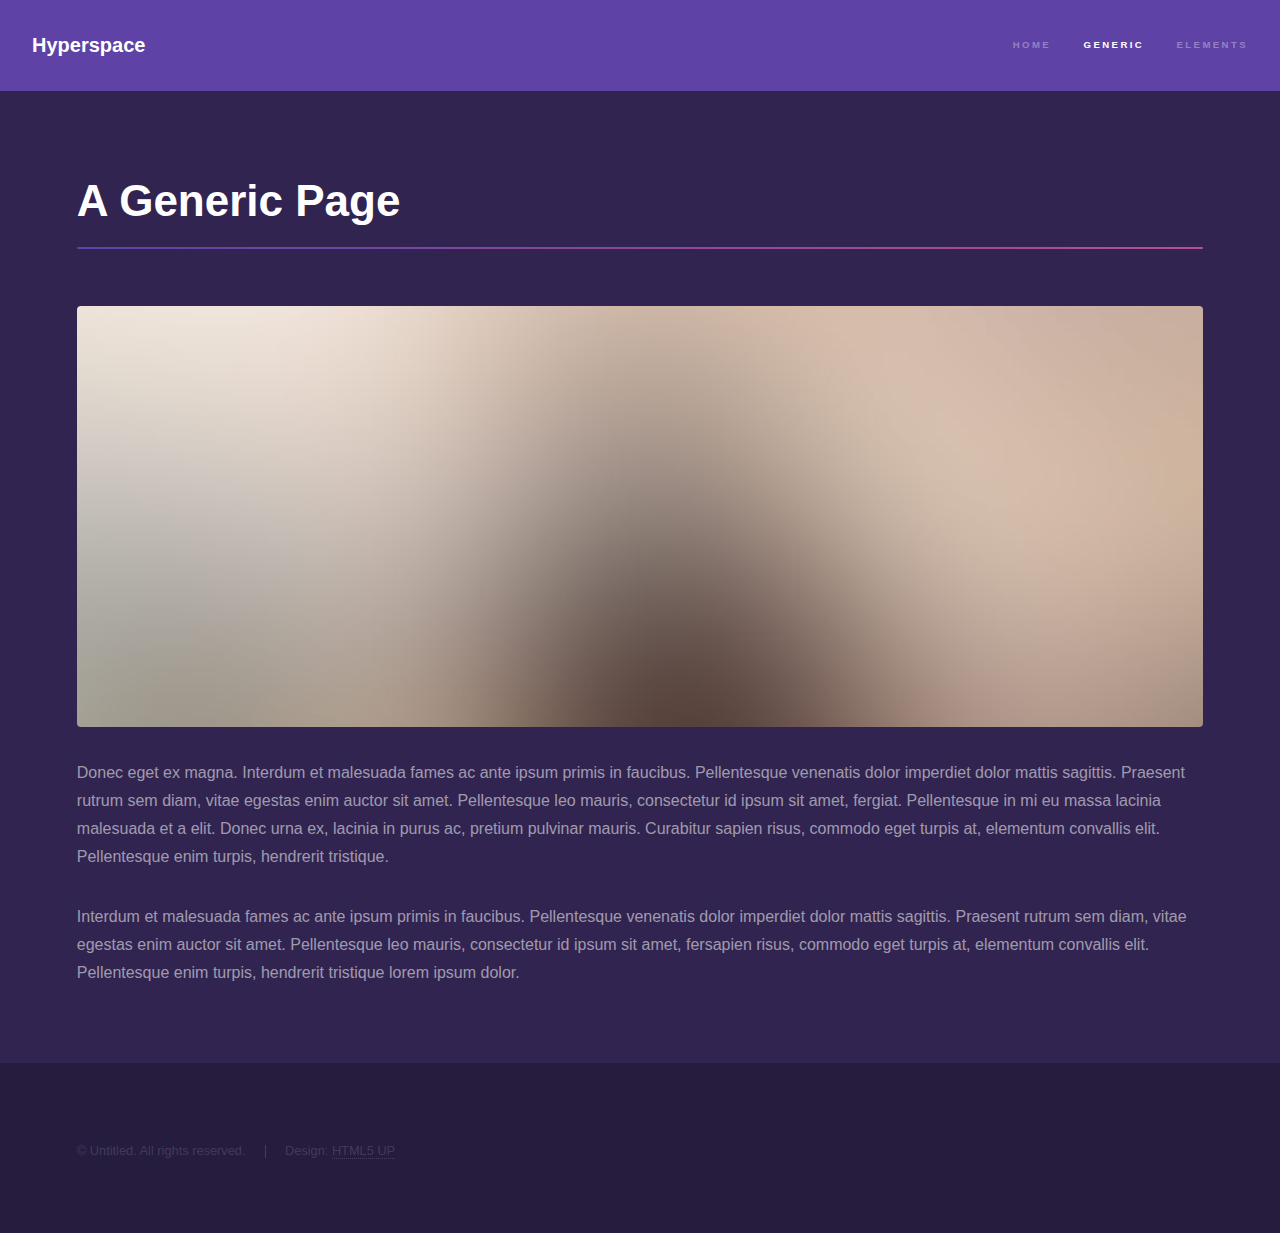
==== commit e2737437: "about me edit" ====
--- a/fable-fantasy.html
+++ b/fable-fantasy.html
@@ -6,7 +6,7 @@
 -->
 <html>
 	<head>
-		<title>Generic - Hyperspace by HTML5 UP</title>
+		<title>Fable Fantasy</title>
 		<meta charset="utf-8" />
 		<meta name="viewport" content="width=device-width, initial-scale=1, user-scalable=no" />
 		<link rel="stylesheet" href="assets/css/main.css" />
--- a/assets/css/main.css
+++ b/assets/css/main.css
@@ -1996,7 +1996,7 @@
 	}
 
 		.features section {
-			padding: 3.5em 3em 1em 7em ;
+			padding: 2em 2em 2em 2em ;
 			width: 50%;
 			border-top: solid 1px rgba(255, 255, 255, 0.15);
 			position: relative;
@@ -2023,7 +2023,7 @@
 				-webkit-transform: scale(1);
 				-ms-transform: scale(1);
 				transform: scale(1);
-				position: absolute;
+				position: initial;
 				left: 3em;
 				top: 3em;
 				opacity: 1;
@@ -2198,7 +2198,7 @@
 		@media screen and (max-width: 736px) {
 
 			.features section {
-				padding: 2.5em 1.5em 0.1em 5.5em ;
+				padding: 2em 2em 2em 2em ;
 			}
 
 				.features section .icon {
@@ -2211,12 +2211,12 @@
 		@media screen and (max-width: 480px) {
 
 			.features section {
-				padding: 2em 1.5em 0.1em 1.5em ;
+				padding: 1em 1em 1em 1em ;
 			}
 
 				.features section .icon {
 					left: 0;
-					position: relative;
+					position: initial;
 					top: 0;
 				}
 
@@ -2605,6 +2605,10 @@
 				width: 100%;
 			}
 
+            .image.fit-profilepic {
+                max-width: 200px
+            }
+
 		.image.main {
 			display: block;
 			margin: 0 0 3em 0;
@@ -3206,6 +3210,7 @@
 
 	.wrapper {
 		position: relative;
+        padding: 1vw;
 	}
 
 		.wrapper > .inner {
@@ -3243,15 +3248,15 @@
 		}
 
 		.wrapper.style1 {
-			background-color: #5e42a6;
+			background-color: #241663;
 		}
 
 		.wrapper.style1-alt {
-			background-color: #493382;
+			background-color: #593ed4;
 		}
 
 		.wrapper.style2 {
-			background-color: #5052b5;
+			background-color: #000000;
 		}
 
 		.wrapper.style2-alt {
@@ -3259,7 +3264,7 @@
 		}
 
 		.wrapper.style3 {
-			background-color: #b74e91;
+			background-color: #551663;
 		}
 
 		.wrapper.style3-alt {
@@ -3527,7 +3532,7 @@
 
 	#sidebar {
 		padding: 2.5em 2.5em 0.5em 2.5em ;
-		background: #312450;
+		background: #000000;
 		cursor: default;
 		height: 100vh;
 		left: 0;
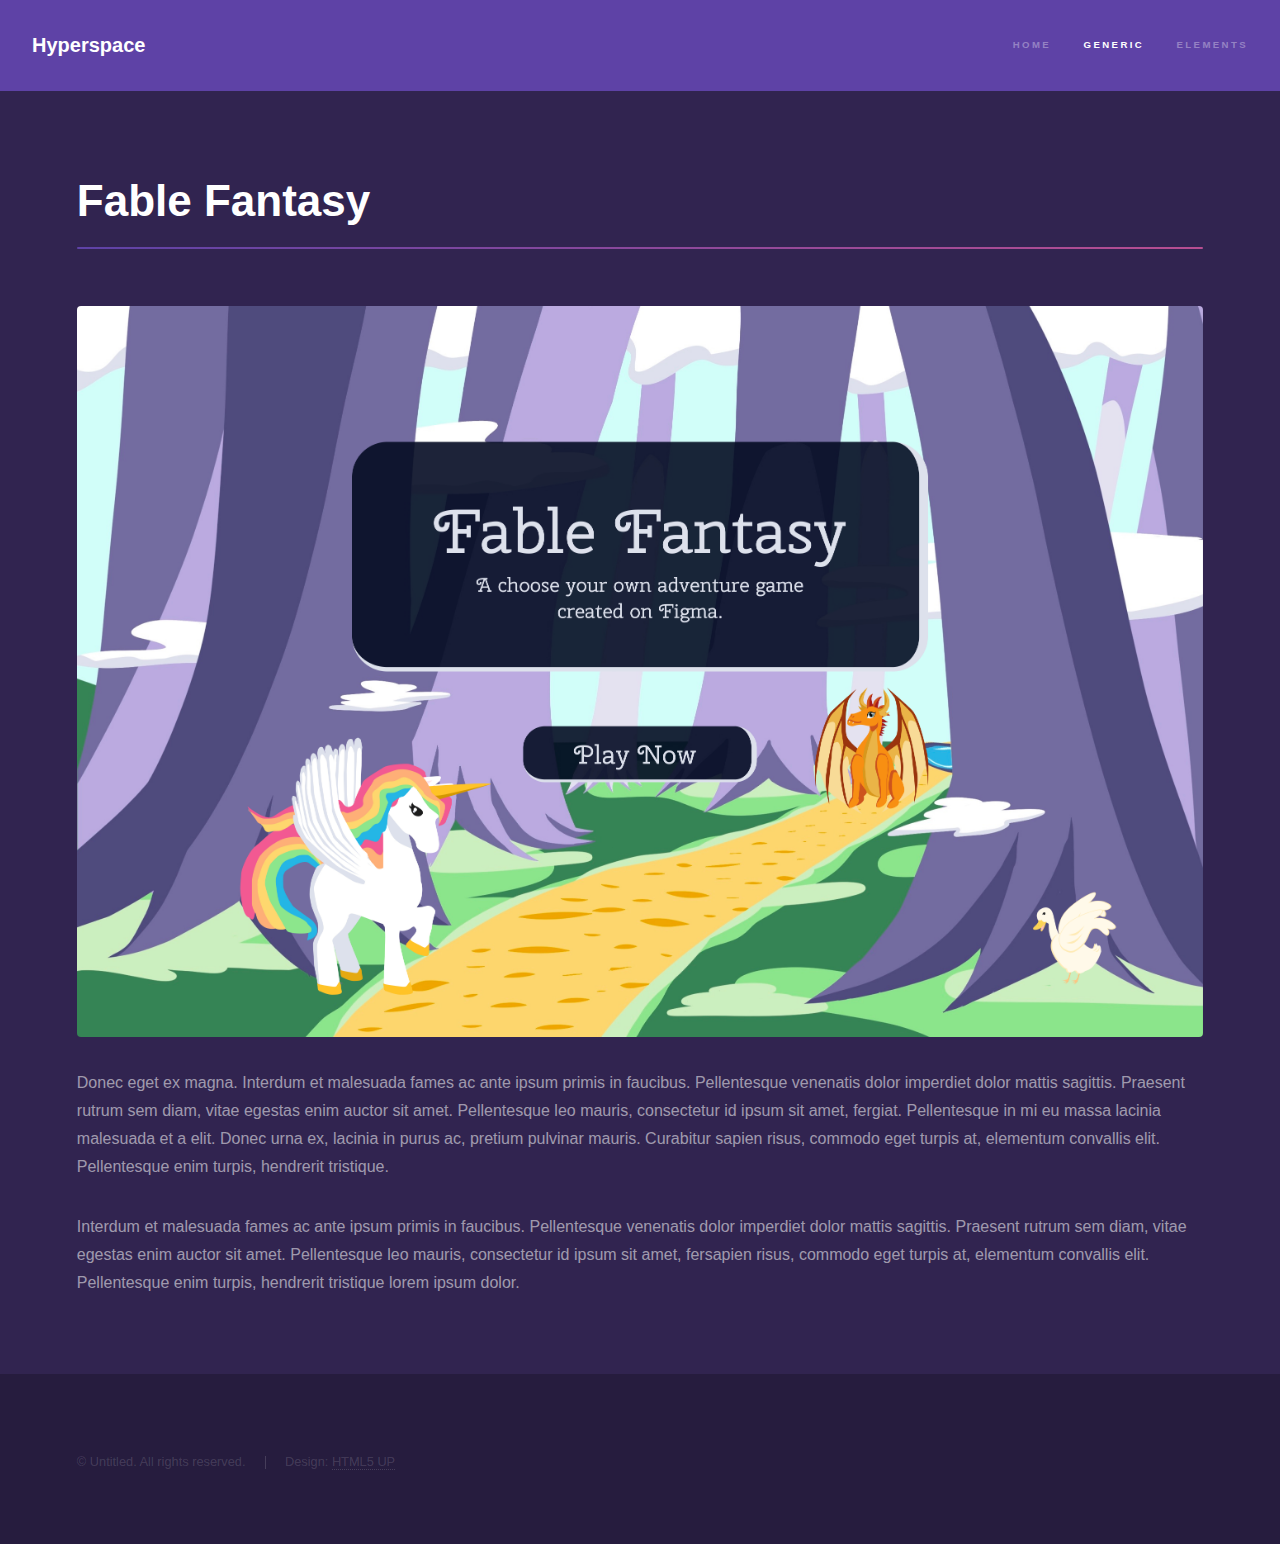
==== commit 6cb1ddf9: "added favicon" ====
--- a/fable-fantasy.html
+++ b/fable-fantasy.html
@@ -32,8 +32,8 @@
 				<!-- Main -->
 					<section id="main" class="wrapper">
 						<div class="inner">
-							<h1 class="major">A Generic Page</h1>
-							<span class="image fit"><img src="images/pic04.jpg" alt="" /></span>
+							<h1 class="major">Fable Fantasy</h1>
+							<span class="image fit"><img src="images/fable-fantasy-cover.jpg" alt="" /></span>
 							<p>Donec eget ex magna. Interdum et malesuada fames ac ante ipsum primis in faucibus. Pellentesque venenatis dolor imperdiet dolor mattis sagittis. Praesent rutrum sem diam, vitae egestas enim auctor sit amet. Pellentesque leo mauris, consectetur id ipsum sit amet, fergiat. Pellentesque in mi eu massa lacinia malesuada et a elit. Donec urna ex, lacinia in purus ac, pretium pulvinar mauris. Curabitur sapien risus, commodo eget turpis at, elementum convallis elit. Pellentesque enim turpis, hendrerit tristique.</p>
 							<p>Interdum et malesuada fames ac ante ipsum primis in faucibus. Pellentesque venenatis dolor imperdiet dolor mattis sagittis. Praesent rutrum sem diam, vitae egestas enim auctor sit amet. Pellentesque leo mauris, consectetur id ipsum sit amet, fersapien risus, commodo eget turpis at, elementum convallis elit. Pellentesque enim turpis, hendrerit tristique lorem ipsum dolor.</p>
 						</div>
--- a/assets/css/main.css
+++ b/assets/css/main.css
@@ -2605,9 +2605,10 @@
 				width: 100%;
 			}
 
-            .image.fit-profilepic {
-                max-width: 200px
-            }
+        .image.fit-profilepic img {
+            width: 100%;
+            max-width: 200px
+        }
 
 		.image.main {
 			display: block;
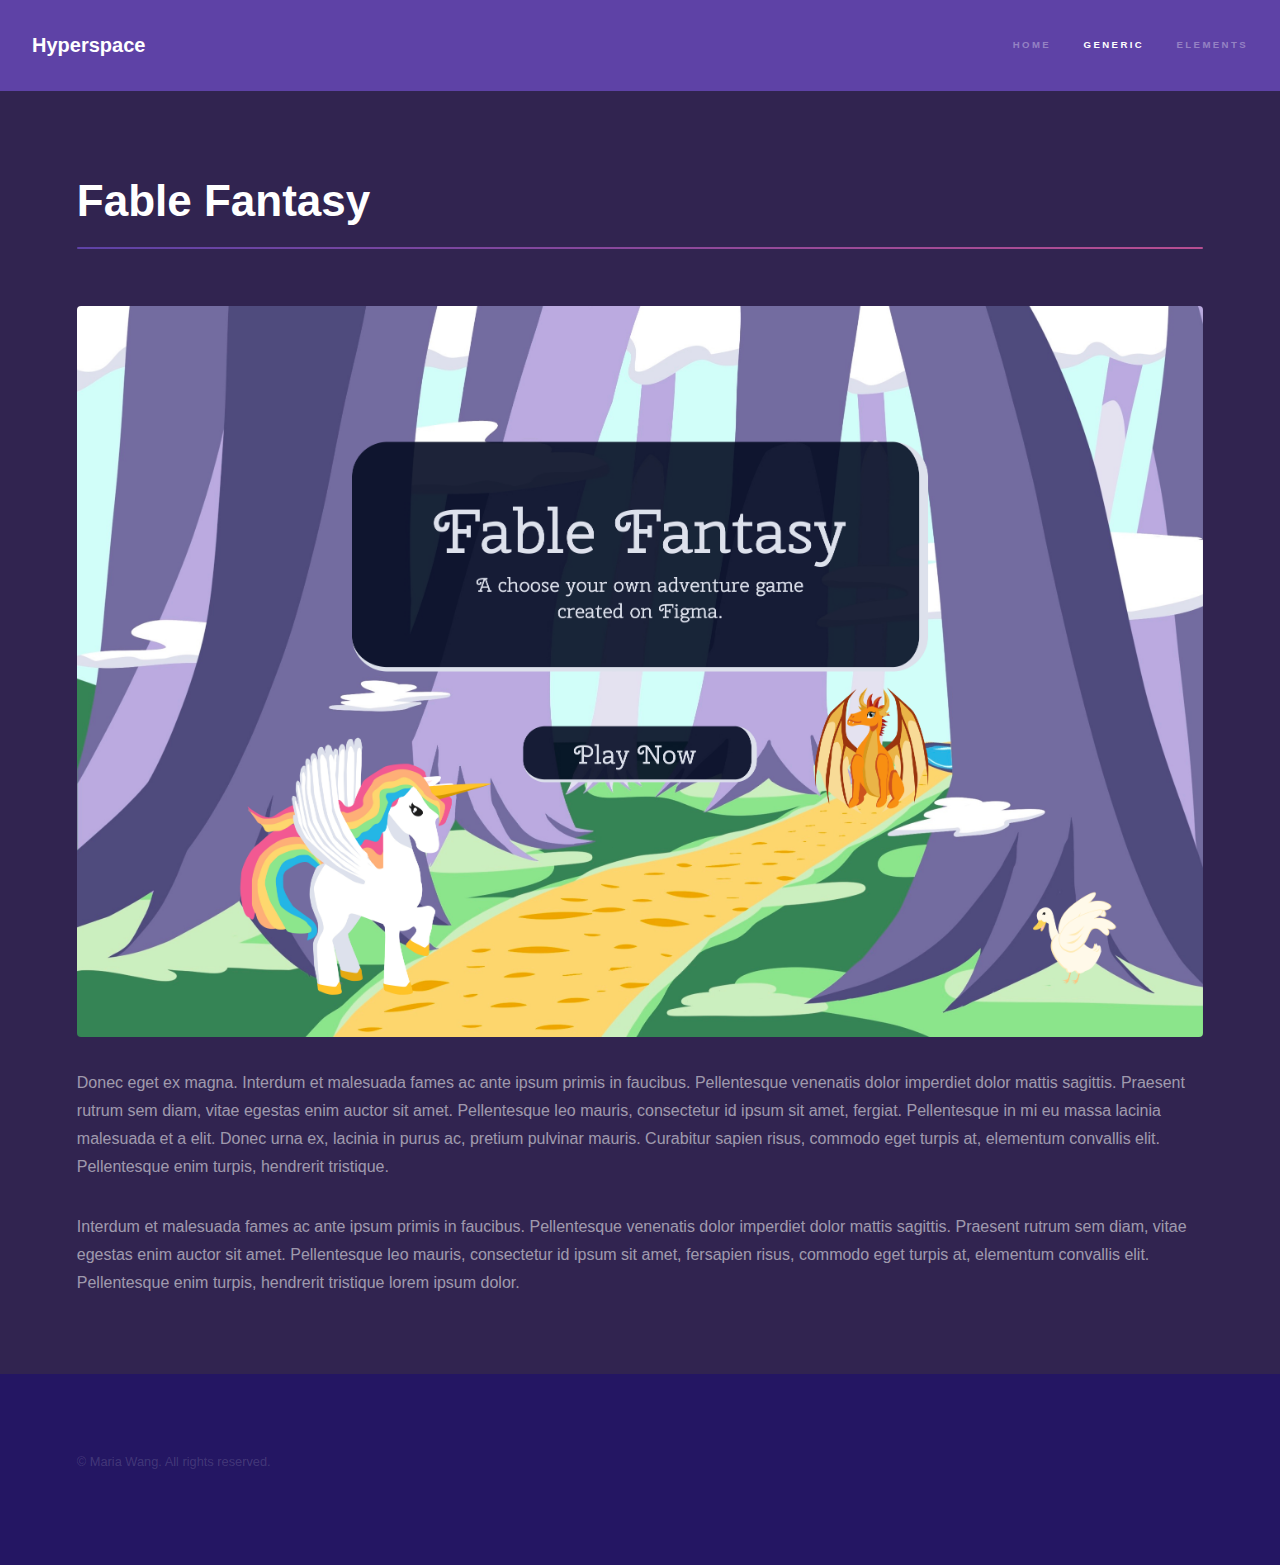
==== commit 2460cfee: "added favicon" ====
--- a/fable-fantasy.html
+++ b/fable-fantasy.html
@@ -42,13 +42,13 @@
 			</div>
 
 		<!-- Footer -->
-			<footer id="footer" class="wrapper alt">
-				<div class="inner">
-					<ul class="menu">
-						<li>&copy; Untitled. All rights reserved.</li><li>Design: <a href="http://html5up.net">HTML5 UP</a></li>
-					</ul>
-				</div>
-			</footer>
+            <footer id="footer" class="wrapper style1">
+                <div class="inner">
+                    <ul class="menu">
+                        <li><p>&copy; Maria Wang. All rights reserved.</p></li>
+                    </ul>
+                </div>
+            </footer>
 
 		<!-- Scripts -->
 			<script src="assets/js/jquery.min.js"></script>
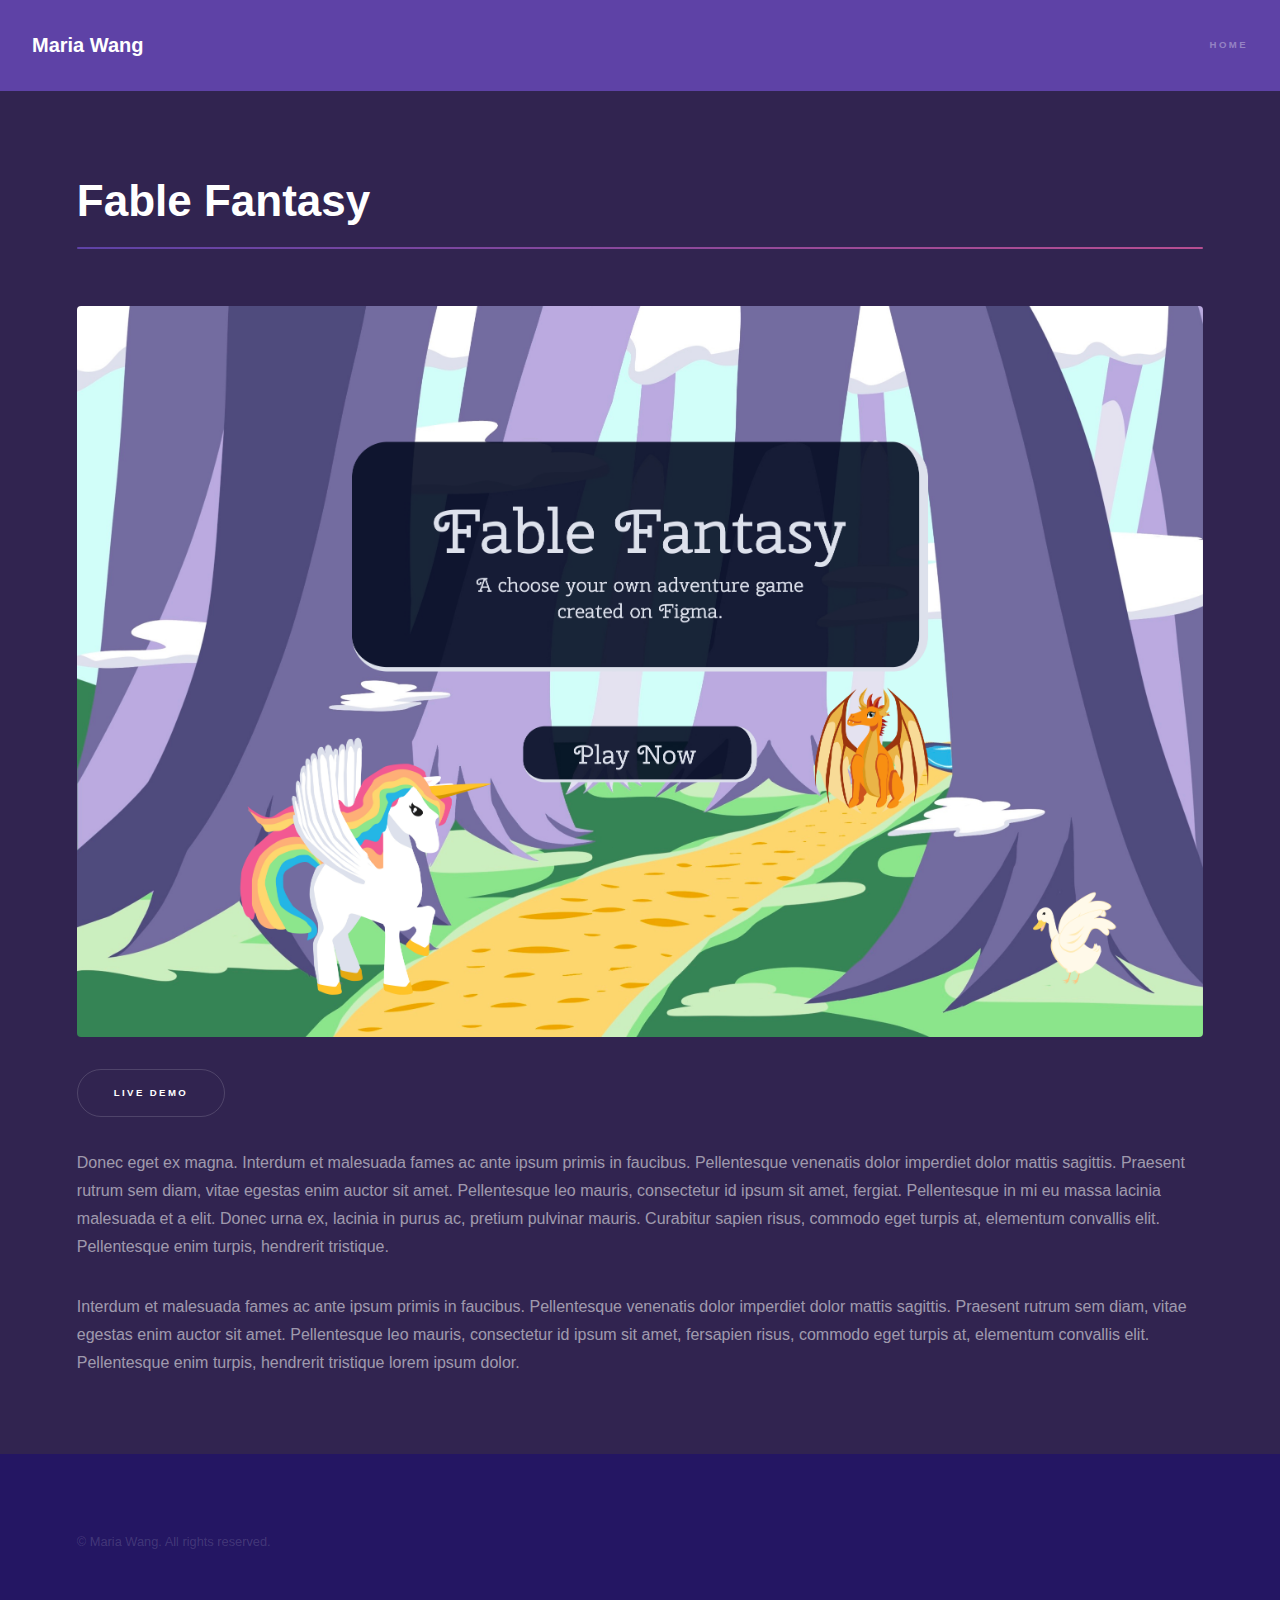
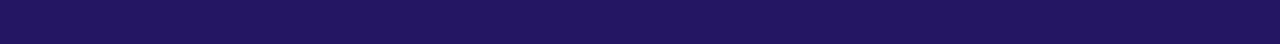
==== commit 8a00b140: "revised portfolio" ====
--- a/fable-fantasy.html
+++ b/fable-fantasy.html
@@ -16,12 +16,10 @@
 
 		<!-- Header -->
 			<header id="header">
-				<a href="index.html" class="title">Hyperspace</a>
+				<a href="index.html" class="title">Maria Wang</a>
 				<nav>
 					<ul>
 						<li><a href="index.html">Home</a></li>
-						<li><a href="generic.html" class="active">Generic</a></li>
-						<li><a href="elements.html">Elements</a></li>
 					</ul>
 				</nav>
 			</header>
@@ -34,9 +32,14 @@
 						<div class="inner">
 							<h1 class="major">Fable Fantasy</h1>
 							<span class="image fit"><img src="images/fable-fantasy-cover.jpg" alt="" /></span>
-							<p>Donec eget ex magna. Interdum et malesuada fames ac ante ipsum primis in faucibus. Pellentesque venenatis dolor imperdiet dolor mattis sagittis. Praesent rutrum sem diam, vitae egestas enim auctor sit amet. Pellentesque leo mauris, consectetur id ipsum sit amet, fergiat. Pellentesque in mi eu massa lacinia malesuada et a elit. Donec urna ex, lacinia in purus ac, pretium pulvinar mauris. Curabitur sapien risus, commodo eget turpis at, elementum convallis elit. Pellentesque enim turpis, hendrerit tristique.</p>
+							<ul class="actions">
+                                <li><a href="https://www.figma.com/community/file/1211294767256677250/fable-fantasy-a-choose-your-own-adventure-game" class="button">Live Demo</a></li>
+                            </ul>
+                            
+                            <p>Donec eget ex magna. Interdum et malesuada fames ac ante ipsum primis in faucibus. Pellentesque venenatis dolor imperdiet dolor mattis sagittis. Praesent rutrum sem diam, vitae egestas enim auctor sit amet. Pellentesque leo mauris, consectetur id ipsum sit amet, fergiat. Pellentesque in mi eu massa lacinia malesuada et a elit. Donec urna ex, lacinia in purus ac, pretium pulvinar mauris. Curabitur sapien risus, commodo eget turpis at, elementum convallis elit. Pellentesque enim turpis, hendrerit tristique.</p>
 							<p>Interdum et malesuada fames ac ante ipsum primis in faucibus. Pellentesque venenatis dolor imperdiet dolor mattis sagittis. Praesent rutrum sem diam, vitae egestas enim auctor sit amet. Pellentesque leo mauris, consectetur id ipsum sit amet, fersapien risus, commodo eget turpis at, elementum convallis elit. Pellentesque enim turpis, hendrerit tristique lorem ipsum dolor.</p>
 						</div>
+                        
 					</section>
 
 			</div>
--- a/assets/css/main.css
+++ b/assets/css/main.css
@@ -21,7 +21,7 @@
 	padding: 0;
 	border: 0;
 	font-size: 100%;
-	font: inherit;
+    font-family: "Century Gothic", CenturyGothic, AppleGothic, sans-serif;
 	vertical-align: baseline;}
 
 article, aside, details, figcaption, figure,
@@ -3390,6 +3390,7 @@
 			display: block;
 			font-size: 1.25em;
 			font-weight: bold;
+            font-family: "Century Gothic", CenturyGothic, AppleGothic, sans-serif;
 		}
 
 		#header > nav {
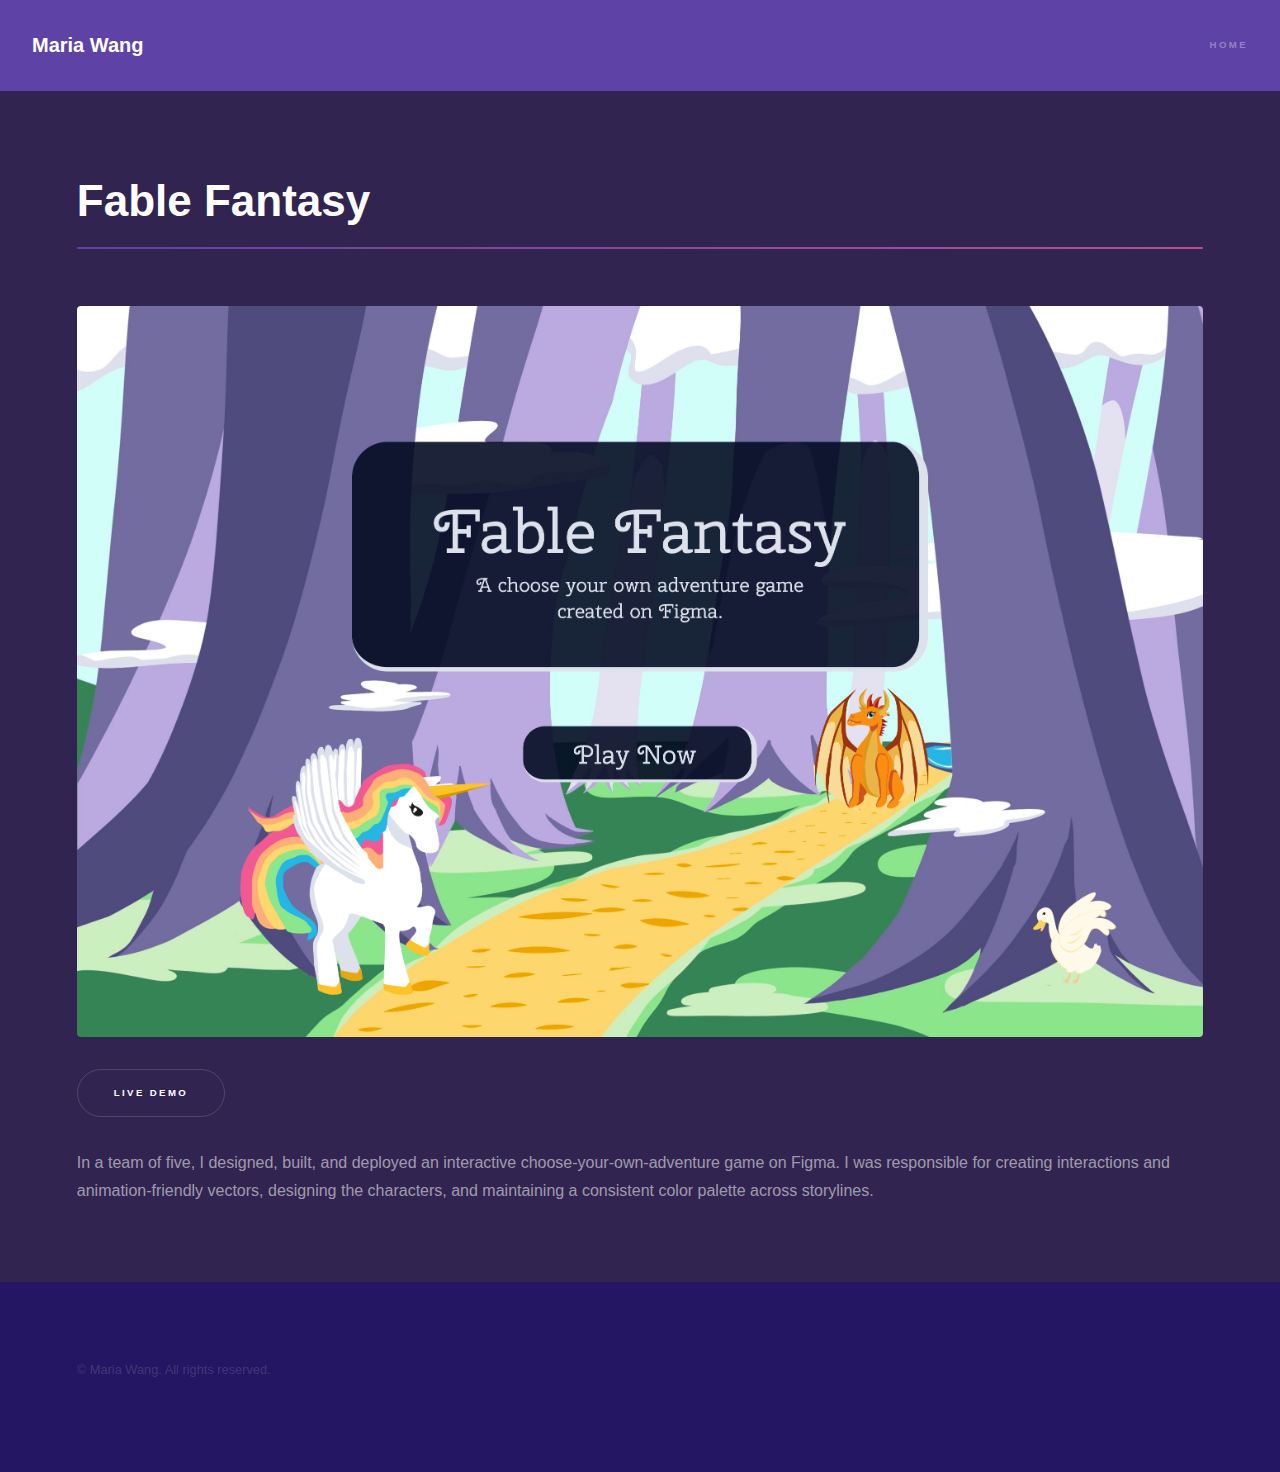
==== commit 17920b99: "Modified about me" ====
--- a/fable-fantasy.html
+++ b/fable-fantasy.html
@@ -36,8 +36,7 @@
                                 <li><a href="https://www.figma.com/community/file/1211294767256677250/fable-fantasy-a-choose-your-own-adventure-game" class="button">Live Demo</a></li>
                             </ul>
                             
-                            <p>Donec eget ex magna. Interdum et malesuada fames ac ante ipsum primis in faucibus. Pellentesque venenatis dolor imperdiet dolor mattis sagittis. Praesent rutrum sem diam, vitae egestas enim auctor sit amet. Pellentesque leo mauris, consectetur id ipsum sit amet, fergiat. Pellentesque in mi eu massa lacinia malesuada et a elit. Donec urna ex, lacinia in purus ac, pretium pulvinar mauris. Curabitur sapien risus, commodo eget turpis at, elementum convallis elit. Pellentesque enim turpis, hendrerit tristique.</p>
-							<p>Interdum et malesuada fames ac ante ipsum primis in faucibus. Pellentesque venenatis dolor imperdiet dolor mattis sagittis. Praesent rutrum sem diam, vitae egestas enim auctor sit amet. Pellentesque leo mauris, consectetur id ipsum sit amet, fersapien risus, commodo eget turpis at, elementum convallis elit. Pellentesque enim turpis, hendrerit tristique lorem ipsum dolor.</p>
+                            <p>In a team of five, I designed, built, and deployed an interactive choose-your-own-adventure game on Figma. I was responsible for creating interactions and animation-friendly vectors, designing the characters, and maintaining a consistent color palette across storylines.</p>
 						</div>
                         
 					</section>
